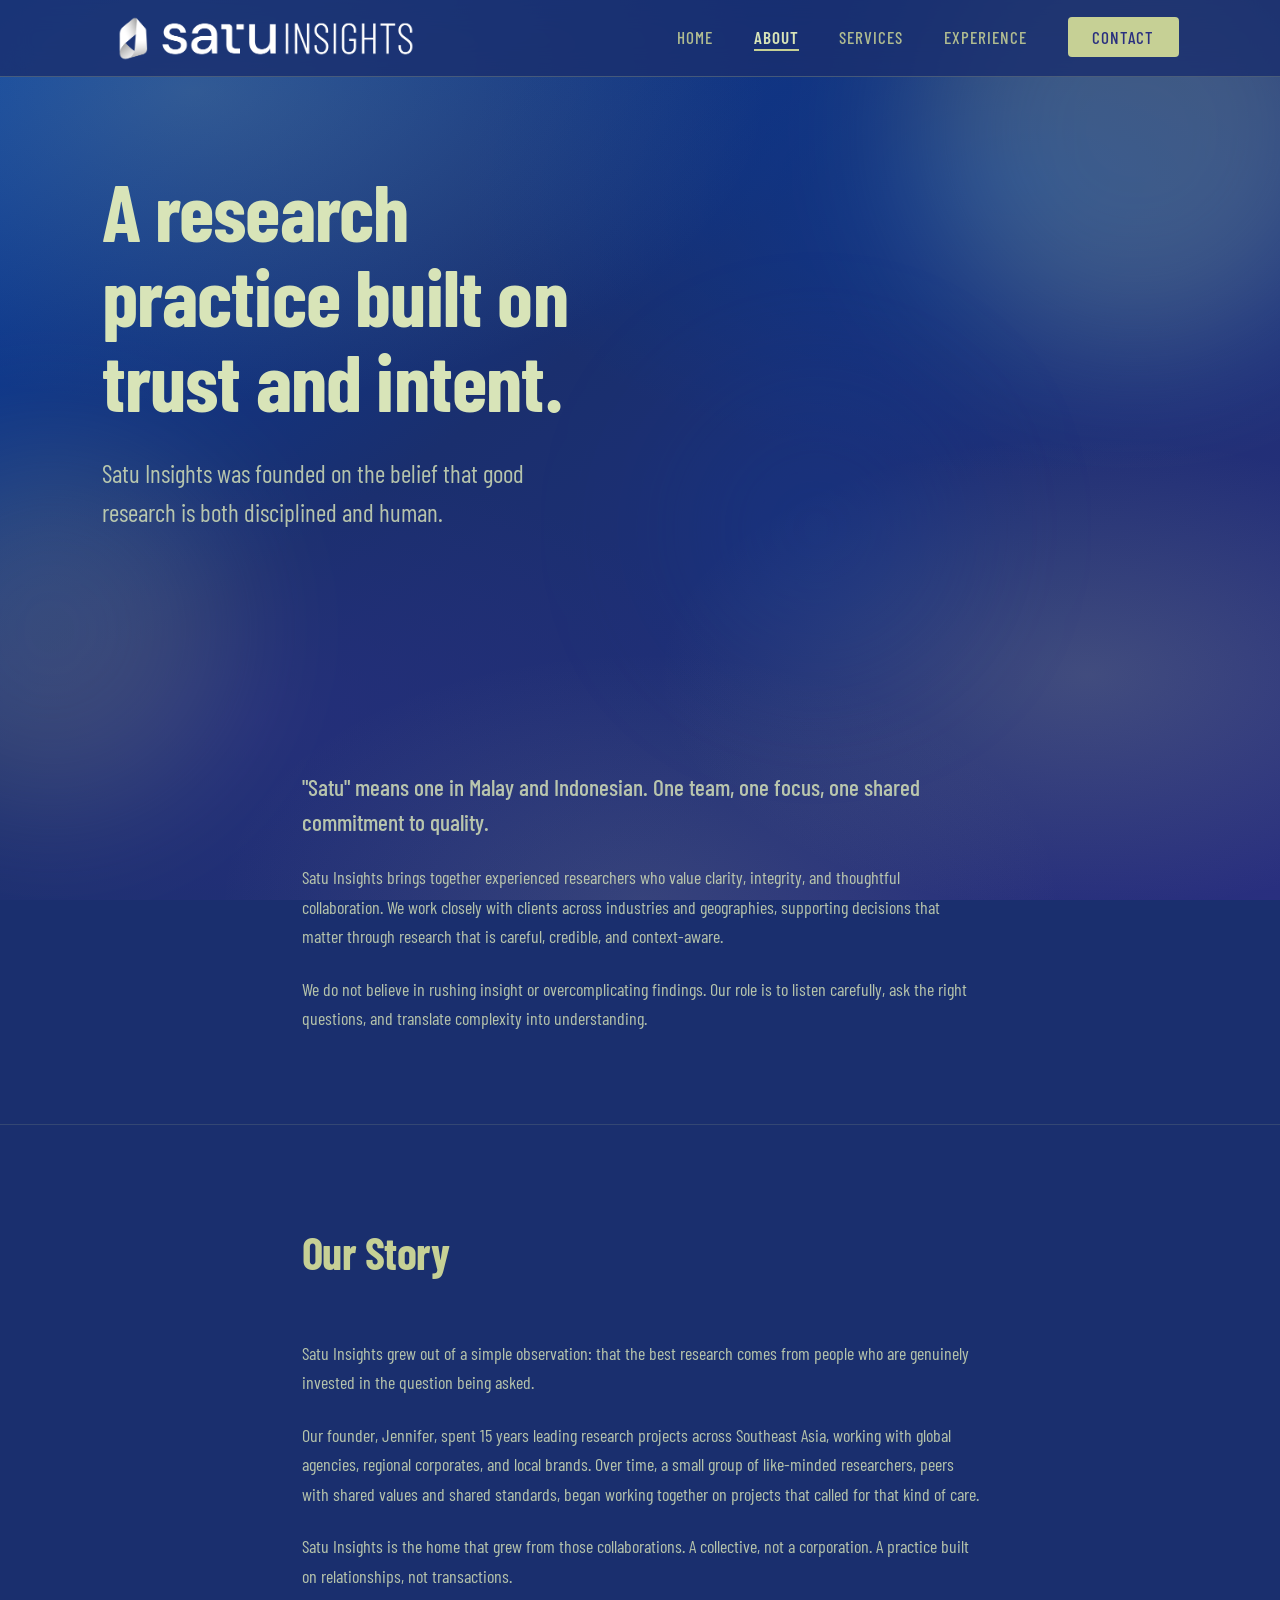
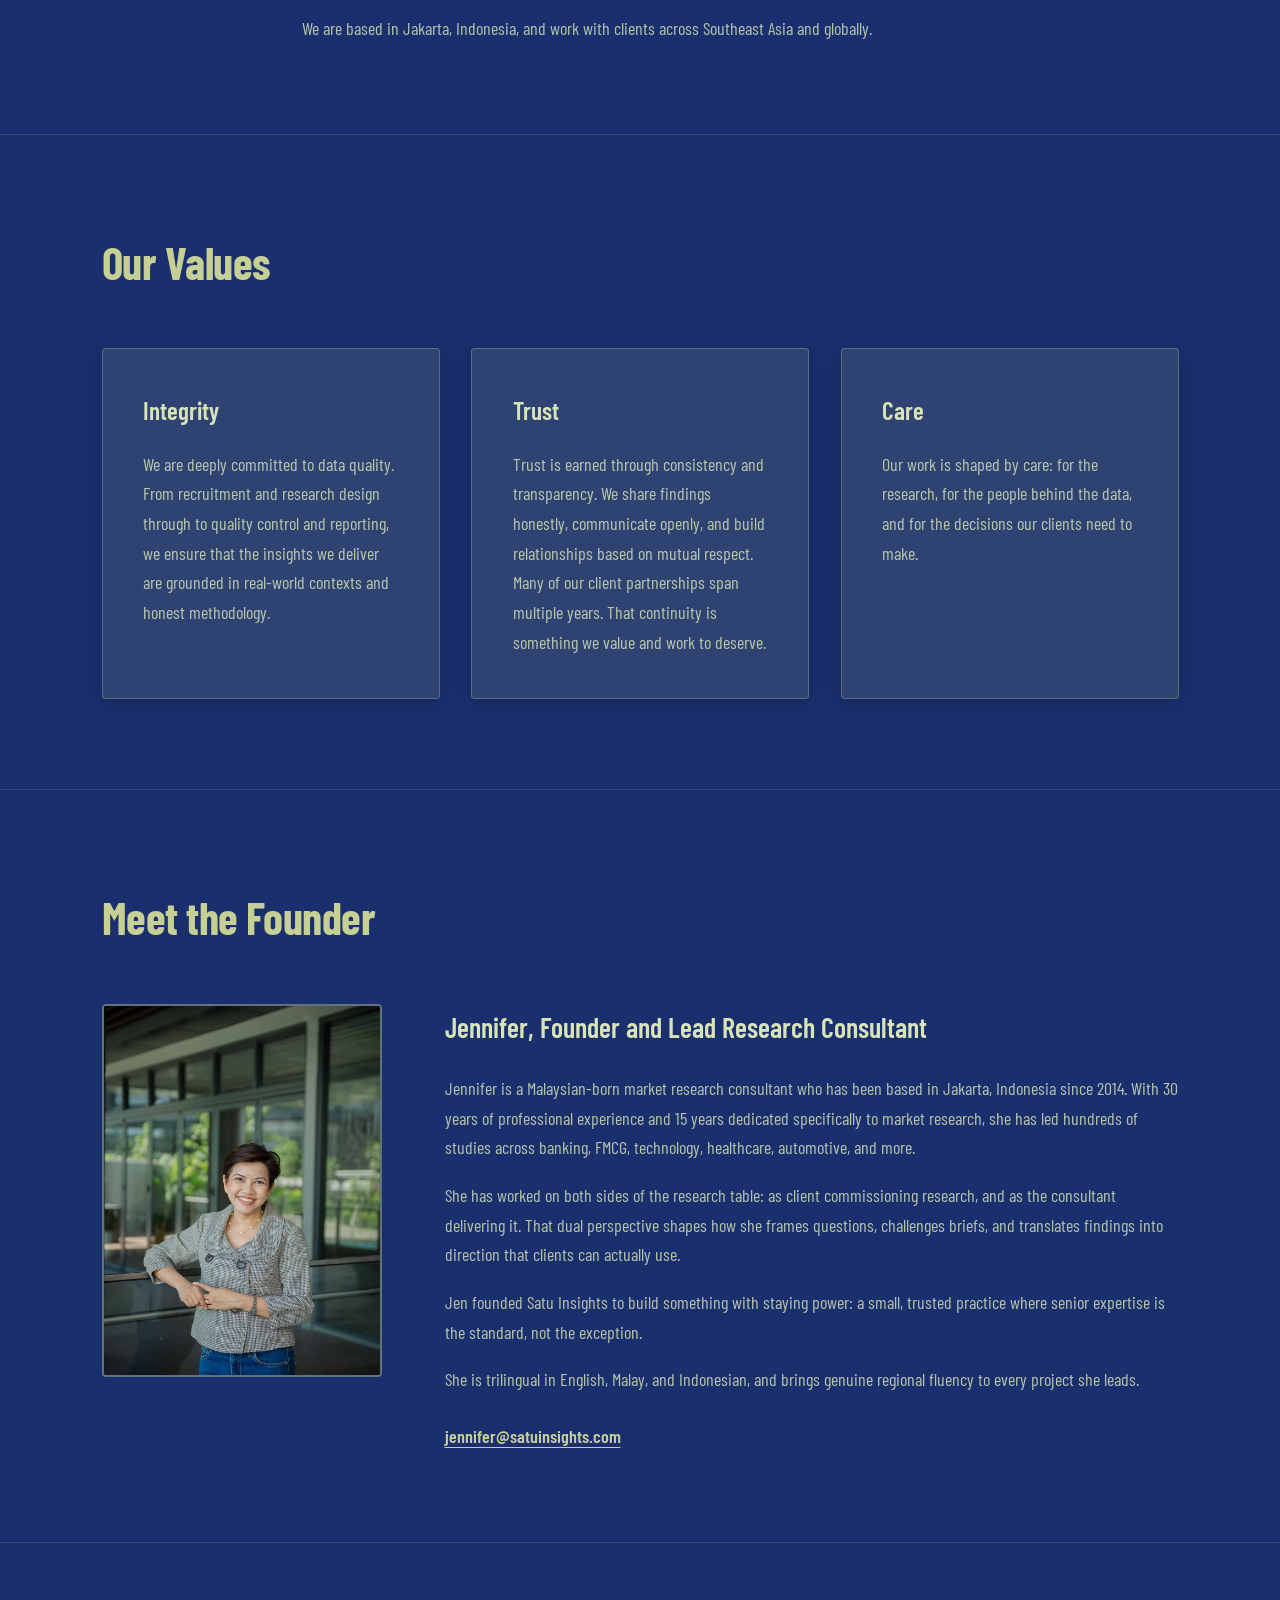
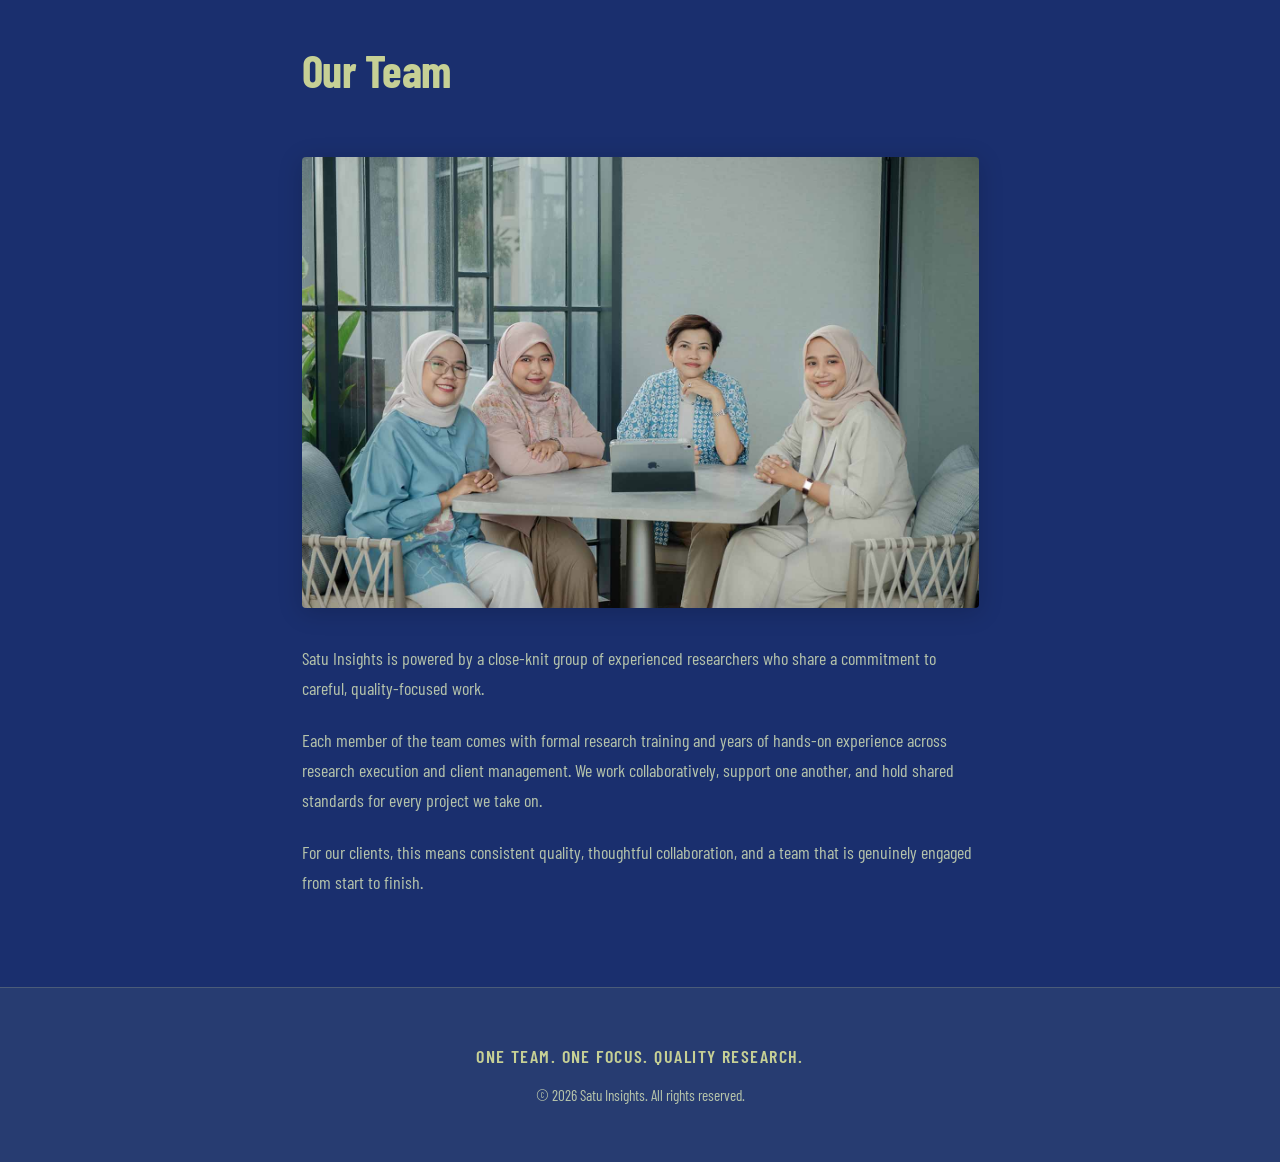
==== about.html @ 3fbbc81f "feat: implement website structure, responsive navigation, and scroll animations with custom styling" ====
<!DOCTYPE html>
<html lang="en">

<head>
  <meta charset="UTF-8">
  <meta name="viewport" content="width=device-width, initial-scale=1.0">
  <title>About Us | Satu Insights</title>
  <meta name="description"
    content="Satu Insights was founded on the belief that good research is both disciplined and human.">
  <link rel="preconnect" href="https://fonts.googleapis.com">
  <link rel="preconnect" href="https://fonts.gstatic.com" crossorigin>
  <link href="https://fonts.googleapis.com/css2?family=Barlow+Condensed:wght@300;400;500;600;700&display=swap"
    rel="stylesheet">
  <link rel="icon" type="image/png" href="img/favicon.png">
  <link rel="stylesheet" href="css/style.css">
</head>

<body>
  <div class="ambient-bg" aria-hidden="true">
    <span class="blob blob-1"></span>
    <span class="blob blob-2"></span>
    <span class="blob blob-3"></span>
  </div>

  <header class="site-header">
    <div class="container header-inner">
      <a href="index.html" class="logo">
        <img src="img/logo.png" alt="Satu Insights Logo" class="logo-img">
      </a>
      <button class="nav-toggle" aria-label="Open menu" aria-expanded="false">
        <span></span>
        <span></span>
        <span></span>
      </button>
      <nav class="site-nav" aria-label="Main navigation">
        <ul>
          <li><a href="index.html">Home</a></li>
          <li><a href="about.html" class="active">About</a></li>
          <li><a href="services.html">Services</a></li>
          <li><a href="experience.html">Experience</a></li>
          <li><a href="contact.html" class="nav-cta">Contact</a></li>
        </ul>
      </nav>
    </div>
  </header>

  <main>
    <section class="page-hero">
      <div class="container">
        <h1 class="hero-animate">A research practice built on trust and intent.</h1>
        <p class="page-sub hero-animate hero-animate-delay-1">Satu Insights was founded on the belief that good research
          is both disciplined and human.</p>
      </div>
    </section>

    <section class="section">
      <div class="container narrow reveal">
        <p class="lead">"Satu" means one in Malay and Indonesian. One team, one focus, one shared commitment to quality.
        </p>
        <p>Satu Insights brings together experienced researchers who value clarity, integrity, and thoughtful
          collaboration. We work closely with clients across industries and geographies, supporting decisions that
          matter through research that is careful, credible, and context-aware.</p>
        <p>We do not believe in rushing insight or overcomplicating findings. Our role is to listen carefully, ask the
          right questions, and translate complexity into understanding.</p>
      </div>
    </section>

    <section class="section">
      <div class="container narrow reveal">
        <h2 class="section-title">Our Story</h2>
        <p>Satu Insights grew out of a simple observation: that the best research comes from people who are genuinely
          invested in the question being asked.</p>
        <p>Our founder, Jennifer, spent 15 years leading research projects across Southeast Asia, working with global
          agencies, regional corporates, and local brands. Over time, a small group of like-minded researchers, peers
          with shared values and shared standards, began working together on projects that called for that kind of care.
        </p>
        <p>Satu Insights is the home that grew from those collaborations. A collective, not a corporation. A practice
          built on relationships, not transactions.</p>
        <p>We are based in Jakarta, Indonesia, and work with clients across Southeast Asia and globally.</p>
      </div>
    </section>

    <section class="section">
      <div class="container">
        <h2 class="section-title reveal">Our Values</h2>
        <div class="card-grid card-grid-3">
          <article class="value-card">
            <h3>Integrity</h3>
            <p>We are deeply committed to data quality. From recruitment and research design through to quality control
              and reporting, we ensure that the insights we deliver are grounded in real-world contexts and honest
              methodology.</p>
          </article>
          <article class="value-card">
            <h3>Trust</h3>
            <p>Trust is earned through consistency and transparency. We share findings honestly, communicate openly, and
              build relationships based on mutual respect. Many of our client partnerships span multiple years. That
              continuity is something we value and work to deserve.</p>
          </article>
          <article class="value-card">
            <h3>Care</h3>
            <p>Our work is shaped by care: for the research, for the people behind the data, and for the decisions our
              clients need to make.</p>
          </article>
        </div>
      </div>
    </section>

    <section class="section">
      <div class="container">
        <h2 class="section-title reveal">Meet the Founder</h2>
        <div class="founder-block reveal">
          <div class="founder-photo">
            <img src="img/founder.jpg" alt="Jennifer, Founder and Lead Research Consultant" style="width: 100%; height: 100%; object-fit: cover;">
          </div>
          <div class="founder-bio">
            <h3>Jennifer, Founder and Lead Research Consultant</h3>
            <p>Jennifer is a Malaysian-born market research consultant who has been based in Jakarta, Indonesia since
              2014. With 30 years of professional experience and 15 years dedicated specifically to market research, she
              has led hundreds of studies across banking, FMCG, technology, healthcare, automotive, and more.</p>
            <p>She has worked on both sides of the research table: as client commissioning research, and as the
              consultant delivering it. That dual perspective shapes how she frames questions, challenges briefs, and
              translates findings into direction that clients can actually use.</p>
            <p>Jen founded Satu Insights to build something with staying power: a small, trusted practice where senior
              expertise is the standard, not the exception.</p>
            <p>She is trilingual in English, Malay, and Indonesian, and brings genuine regional fluency to every project
              she leads.</p>
            <p class="founder-contact"><a href="mailto:jennifer@satuinsights.com">jennifer@satuinsights.com</a></p>
          </div>
        </div>
      </div>
    </section>

    <section class="section">
      <div class="container narrow reveal">
        <h2 class="section-title">Our Team</h2>
        <img src="img/our_team.jpg" alt="Satu Insights Team" style="width: 100%; margin-bottom: 2rem; border-radius: var(--radius); box-shadow: var(--shadow-card);">
        <p>Satu Insights is powered by a close-knit group of experienced researchers who share a commitment to careful,
          quality-focused work.</p>
        <p>Each member of the team comes with formal research training and years of hands-on experience across research
          execution and client management. We work collaboratively, support one another, and hold shared standards for
          every project we take on.</p>
        <p>For our clients, this means consistent quality, thoughtful collaboration, and a team that is genuinely
          engaged from start to finish.</p>
      </div>
    </section>
  </main>

  <footer class="site-footer">
    <div class="container footer-inner">
      <p class="footer-tagline">One Team. One Focus. Quality Research.</p>
      <p class="footer-copy">&copy; 2026 Satu Insights. All rights reserved.</p>
    </div>
  </footer>

  <script src="js/main.js"></script>
</body>

</html>
---- css/style.css ----
/* Satu Insights - Brixen Fluid inspired */
:root {
  --color-navy: #292F7F;
  --color-resolution: #003DA5;
  --color-bg-deep: #1a2f6e;
  --color-sage: #C6D095;
  --color-sage-light: #d8e4b8;
  --color-sage-muted: rgba(198, 208, 149, 0.88);
  --color-text: #f4f6ef;
  --color-text-muted: rgba(216, 228, 184, 0.82);
  --color-heading: #C6D095;
  --color-white: #ffffff;
  --font-family: 'Barlow Condensed', sans-serif;
  --container-max: 1140px;
  --container-narrow: 740px;
  --header-height: 76px;
  --transition: 0.35s cubic-bezier(0.4, 0, 0.2, 1);
  --transition-slow: 0.7s cubic-bezier(0.4, 0, 0.2, 1);
  --shadow-soft: 0 8px 32px rgba(0, 0, 0, 0.25);
  --shadow-card: 0 4px 24px rgba(0, 0, 0, 0.18);
  --radius: 4px;
}

*,
*::before,
*::after {
  box-sizing: border-box;
  margin: 0;
  padding: 0;
}

html {
  scroll-behavior: smooth;
  font-size: 18px;
}

body {
  font-family: var(--font-family);
  font-weight: 400;
  line-height: 1.65;
  color: var(--color-text);
  background: var(--color-bg-deep);
  -webkit-font-smoothing: antialiased;
  overflow-x: hidden;
}

body.is-loaded {
  animation: pageIn 0.8s ease forwards;
}

@keyframes pageIn {
  from {
    opacity: 0;
  }

  to {
    opacity: 1;
  }
}

img {
  max-width: 100%;
  display: block;
  transition: transform var(--transition-slow);
}

img:hover {
  transform: scale(1.03);
}

a {
  color: inherit;
  text-decoration: none;
  transition: all var(--transition);
}

a:hover {
  opacity: 0.85;
  transform: translateY(-1px);
}

ul {
  list-style: none;
}

.container {
  width: 100%;
  max-width: var(--container-max);
  margin: 0 auto;
  padding: 0 1.75rem;
}

.narrow {
  max-width: var(--container-narrow);
}

/* Ambient fluid background - resolution blue + navy blend */
.ambient-bg {
  position: fixed;
  inset: 0;
  z-index: -1;
  overflow: hidden;
  pointer-events: none;
  background:
    radial-gradient(ellipse 90% 70% at 15% 10%, rgba(198, 208, 149, 0.22) 0%, transparent 50%),
    radial-gradient(ellipse 70% 55% at 85% 75%, rgba(198, 208, 149, 0.18) 0%, transparent 48%),
    radial-gradient(ellipse 60% 50% at 50% 100%, rgba(198, 208, 149, 0.12) 0%, transparent 55%),
    radial-gradient(ellipse 80% 60% at 80% 20%, rgba(0, 61, 165, 0.55) 0%, transparent 55%),
    radial-gradient(ellipse 75% 55% at 20% 80%, rgba(41, 47, 127, 0.6) 0%, transparent 52%),
    linear-gradient(145deg, var(--color-resolution) 0%, var(--color-bg-deep) 42%, var(--color-navy) 100%);
}

.blob {
  position: absolute;
  border-radius: 50%;
  filter: blur(70px);
  opacity: 0.55;
  animation: blobFloat 18s ease-in-out infinite;
}

.blob-1 {
  width: 440px;
  height: 440px;
  background: rgba(198, 208, 149, 0.45);
  top: -10%;
  right: -6%;
  animation-delay: 0s;
}

.blob-2 {
  width: 360px;
  height: 360px;
  background: rgba(198, 208, 149, 0.3);
  bottom: 10%;
  left: -10%;
  animation-delay: -6s;
}

.blob-3 {
  width: 300px;
  height: 300px;
  background: rgba(0, 61, 165, 0.35);
  top: 42%;
  left: 52%;
  animation-delay: -12s;
}

@keyframes blobFloat {

  0%,
  100% {
    transform: translate(0, 0) scale(1);
  }

  33% {
    transform: translate(30px, -25px) scale(1.05);
  }

  66% {
    transform: translate(-20px, 20px) scale(0.95);
  }
}

/* Scroll reveal animations */
.reveal {
  opacity: 0;
  transform: translateY(36px);
  transition: opacity var(--transition-slow), transform var(--transition-slow);
}

.reveal.is-visible {
  opacity: 1;
  transform: translateY(0);
}

.reveal-delay-1 {
  transition-delay: 0.1s;
}

.reveal-delay-2 {
  transition-delay: 0.2s;
}

.reveal-delay-3 {
  transition-delay: 0.3s;
}

.reveal-delay-4 {
  transition-delay: 0.4s;
}

.hero-animate {
  opacity: 0;
  transform: translateY(40px);
  animation: heroFadeUp 1s cubic-bezier(0.4, 0, 0.2, 1) forwards;
}

.hero-animate-delay-1 {
  animation-delay: 0.15s;
}

.hero-animate-delay-2 {
  animation-delay: 0.3s;
}

.hero-animate-delay-3 {
  animation-delay: 0.45s;
}

@keyframes heroFadeUp {
  to {
    opacity: 1;
    transform: translateY(0);
  }
}

/* Header */
.site-header {
  position: sticky;
  top: 0;
  z-index: 100;
  background: rgba(26, 47, 110, 0.82);
  backdrop-filter: blur(14px);
  -webkit-backdrop-filter: blur(14px);
  border-bottom: 1px solid rgba(198, 208, 149, 0.25);
  transition: box-shadow var(--transition), background var(--transition);
}

.site-header.is-scrolled {
  box-shadow: var(--shadow-soft);
  background: rgba(26, 47, 110, 0.94);
}

.header-inner {
  display: flex;
  align-items: center;
  justify-content: space-between;
  height: var(--header-height);
}

.logo {
  display: inline-flex;
  align-items: center;
  transition: transform var(--transition);
}

.logo:hover {
  transform: translateY(-1px);
}

.logo-img {
  height: 85px;
  width: auto;
  display: block;
  transition: transform var(--transition), opacity var(--transition);
}

.logo:hover .logo-img {
  opacity: 0.9;
  transform: scale(1.02);
}

.site-nav ul {
  display: flex;
  align-items: center;
  gap: 2.25rem;
}

.site-nav a {
  font-size: 0.95rem;
  font-weight: 500;
  letter-spacing: 0.06em;
  text-transform: uppercase;
  color: var(--color-sage-muted);
  position: relative;
  transition: color var(--transition), transform var(--transition);
}

.site-nav a:hover {
  transform: translateY(-2px);
  opacity: 1;
}

.site-nav a::after {
  content: '';
  position: absolute;
  bottom: -4px;
  left: 0;
  width: 0;
  height: 2px;
  background: var(--color-sage);
  transition: width var(--transition);
}

.site-nav a:hover::after,
.site-nav a.active::after {
  width: 100%;
}

.site-nav a:hover,
.site-nav a.active {
  color: var(--color-sage-light);
}

.site-nav a.active {
  font-weight: 600;
}

.nav-cta {
  padding: 0.55rem 1.35rem;
  background: var(--color-sage);
  color: var(--color-navy) !important;
  border-radius: var(--radius);
  transition: transform var(--transition), box-shadow var(--transition), background var(--transition);
}

.nav-cta::after {
  display: none !important;
}

.nav-cta:hover,
.nav-cta.active {
  background: var(--color-sage-light);
  transform: translateY(-2px);
  box-shadow: 0 6px 20px rgba(198, 208, 149, 0.35);
  color: var(--color-navy) !important;
}

.nav-toggle {
  display: none;
  flex-direction: column;
  justify-content: center;
  gap: 5px;
  width: 36px;
  height: 36px;
  background: none;
  border: none;
  cursor: pointer;
  padding: 4px;
}

.nav-toggle span {
  display: block;
  width: 100%;
  height: 2px;
  background-color: var(--color-sage);
  transition: transform var(--transition), opacity var(--transition);
}

.nav-toggle[aria-expanded="true"] span:nth-child(1) {
  transform: translateY(7px) rotate(45deg);
}

.nav-toggle[aria-expanded="true"] span:nth-child(2) {
  opacity: 0;
}

.nav-toggle[aria-expanded="true"] span:nth-child(3) {
  transform: translateY(-7px) rotate(-45deg);
}

/* Hero */
.hero {
  padding: 6rem 0 7rem;
  position: relative;
}

.page-hero {
  padding: 5rem 0 5.5rem;
}

.hero h1,
.page-hero h1 {
  font-size: clamp(2.75rem, 7vw, 4.5rem);
  font-weight: 700;
  line-height: 1.05;
  letter-spacing: -0.01em;
  max-width: 14ch;
  margin-bottom: 1.75rem;
  color: var(--color-sage-light);
}

.hero-sub,
.page-sub {
  font-size: clamp(1.15rem, 2.5vw, 1.4rem);
  font-weight: 400;
  max-width: 44ch;
  color: var(--color-text-muted);
  margin-bottom: 2.75rem;
  line-height: 1.55;
}

/* Buttons */
.btn {
  display: inline-block;
  padding: 0.9rem 2.25rem;
  font-family: var(--font-family);
  font-size: 1rem;
  font-weight: 600;
  letter-spacing: 0.07em;
  text-transform: uppercase;
  border: 2px solid var(--color-sage);
  border-radius: var(--radius);
  cursor: pointer;
  background: var(--color-sage);
  color: var(--color-navy);
  transition: transform var(--transition), box-shadow var(--transition), background var(--transition), border-color var(--transition);
  position: relative;
  overflow: hidden;
}

.btn::before {
  content: '';
  position: absolute;
  inset: 0;
  background: linear-gradient(120deg, transparent 30%, rgba(255, 255, 255, 0.25) 50%, transparent 70%);
  transform: translateX(-100%);
  transition: transform 0.6s ease;
}

.btn:hover {
  transform: translateY(-3px);
  box-shadow: 0 10px 28px rgba(198, 208, 149, 0.35);
  background: var(--color-sage-light);
  border-color: var(--color-sage-light);
}

.btn:hover::before {
  transform: translateX(100%);
}

.btn:active {
  transform: translateY(-1px);
}

/* Sections */
.section {
  padding: 5rem 0;
  position: relative;
}

.section+.section {
  border-top: 1px solid rgba(198, 208, 149, 0.15);
}

.section-title {
  font-size: clamp(1.85rem, 4vw, 2.5rem);
  font-weight: 700;
  margin-bottom: 2.75rem;
  letter-spacing: -0.01em;
  color: var(--color-sage);
}

.lead {
  font-size: 1.3rem;
  font-weight: 500;
  margin-bottom: 1.35rem;
  line-height: 1.5;
  color: var(--color-sage-light);
}

.section p {
  margin-bottom: 1.25rem;
  color: var(--color-text-muted);
}

.section p:last-child {
  margin-bottom: 0;
}

.tagline {
  font-weight: 600;
  font-size: 1.05rem;
  letter-spacing: 0.08em;
  text-transform: uppercase;
  margin-top: 2.25rem !important;
  color: var(--color-sage);
}

.text-center {
  text-align: center;
}

.text-center .lead {
  margin-left: auto;
  margin-right: auto;
}

.cta-section .btn {
  margin-top: 2.25rem;
}

/* Cards */
.card-grid {
  display: grid;
  gap: 1.75rem;
}

.card-grid-3 {
  grid-template-columns: repeat(3, 1fr);
}

.card-grid-2 {
  grid-template-columns: repeat(2, 1fr);
}

.card,
.value-card,
.method-card,
.industry-item {
  padding: 2.25rem;
  background: rgba(198, 208, 149, 0.12);
  border: 1px solid rgba(198, 208, 149, 0.3);
  border-radius: var(--radius);
  box-shadow: var(--shadow-card);
  transition: transform var(--transition), box-shadow var(--transition), border-color var(--transition), background var(--transition);
}

.card:hover,
.value-card:hover,
.method-card:hover,
.industry-item:hover {
  transform: translateY(-8px) scale(1.02);
  box-shadow: 0 16px 40px rgba(0, 0, 0, 0.35);
  border-color: rgba(198, 208, 149, 0.7);
  background: rgba(198, 208, 149, 0.22);
}

.card h3,
.value-card h3,
.method-card h3 {
  font-size: 1.4rem;
  font-weight: 600;
  margin-bottom: 1rem;
  color: var(--color-sage-light);
}

.card p,
.value-card p,
.method-card p {
  font-size: 1rem;
  color: var(--color-text-muted);
  margin-bottom: 0;
}

/* Features */
.feature {
  padding: 2rem;
  background: rgba(198, 208, 149, 0.1);
  border: 1px solid rgba(198, 208, 149, 0.28);
  border-radius: var(--radius);
  transition: transform var(--transition), box-shadow var(--transition), background var(--transition);
}

.feature:hover {
  transform: translateY(-6px) scale(1.02);
  box-shadow: 0 12px 32px rgba(0, 0, 0, 0.3);
  background: rgba(198, 208, 149, 0.18);
  border-color: rgba(198, 208, 149, 0.4);
}

.feature-icon {
  width: 52px;
  height: 52px;
  margin-bottom: 1.25rem;
  color: var(--color-sage);
  transition: transform var(--transition), color var(--transition);
}

.feature:hover .feature-icon {
  transform: scale(1.1);
  color: var(--color-sage-light);
}

.feature h3 {
  font-size: 1.25rem;
  font-weight: 600;
  margin-bottom: 0.75rem;
  color: var(--color-sage-light);
}

.feature p {
  color: var(--color-text-muted);
  margin-bottom: 0;
}

/* Founder */
.founder-block {
  display: grid;
  grid-template-columns: 280px 1fr;
  gap: 3.5rem;
  align-items: start;
}

.founder-photo {
  aspect-ratio: 3 / 4;
  background: rgba(198, 208, 149, 0.1);
  border: 2px solid rgba(198, 208, 149, 0.35);
  border-radius: var(--radius);
  display: flex;
  align-items: center;
  justify-content: center;
  overflow: hidden;
  transition: transform var(--transition);
}

.founder-photo:hover {
  transform: scale(1.02);
}

.photo-placeholder {
  font-size: 0.95rem;
  font-weight: 500;
  letter-spacing: 0.12em;
  text-transform: uppercase;
  color: rgba(198, 208, 149, 0.5);
}

.founder-bio h3 {
  font-size: 1.55rem;
  font-weight: 600;
  margin-bottom: 1.35rem;
  color: var(--color-sage-light);
}

.founder-bio p {
  color: var(--color-text-muted);
  margin-bottom: 1rem;
}

.founder-contact {
  margin-top: 1.5rem !important;
}

.founder-contact a {
  color: var(--color-sage);
  font-weight: 600;
  text-decoration: underline;
  text-underline-offset: 4px;
}

.founder-contact a:hover {
  color: var(--color-sage-light);
}

/* Services */
.service-block {
  padding: 2.5rem;
  background: rgba(198, 208, 149, 0.1);
  border: 1px solid rgba(198, 208, 149, 0.28);
  border-radius: var(--radius);
  box-shadow: var(--shadow-card);
}

.service-block h2 {
  font-size: clamp(1.85rem, 4vw, 2.35rem);
  font-weight: 700;
  margin-bottom: 0.5rem;
  color: var(--color-sage-light);
}

.service-tagline {
  font-size: 1.15rem;
  font-weight: 500;
  margin-bottom: 1.5rem !important;
  color: var(--color-sage);
}

.sub-heading {
  font-size: 1.15rem;
  font-weight: 600;
  margin: 2rem 0 1rem;
  letter-spacing: 0.02em;
  color: var(--color-sage);
}

.service-details {
  display: grid;
  grid-template-columns: repeat(3, 1fr);
  gap: 1.75rem;
  margin-bottom: 1rem;
}

.service-details h4 {
  font-size: 1rem;
  font-weight: 600;
  margin-bottom: 0.5rem;
  color: var(--color-sage-light);
}

.bullet-list {
  list-style: none;
  padding-left: 0;
}

.bullet-list li {
  margin-bottom: 0.6rem;
  padding-left: 1.25rem;
  position: relative;
  color: var(--color-text-muted);
}

.bullet-list li::before {
  content: '';
  position: absolute;
  left: 0;
  top: 0.65em;
  width: 6px;
  height: 6px;
  border-radius: 50%;
  background: var(--color-sage);
}

.section .btn {
  margin-top: 1.75rem;
}

/* Experience */
.industry-grid {
  display: grid;
  grid-template-columns: repeat(2, 1fr);
  gap: 1.5rem;
}

.industry-item h3 {
  font-size: 1.1rem;
  font-weight: 600;
  margin-bottom: 0.5rem;
  color: var(--color-sage-light);
}

.industry-item p {
  font-size: 0.95rem;
  color: var(--color-text-muted);
  margin-bottom: 0;
}

.methods-grid {
  display: grid;
  grid-template-columns: repeat(3, 1fr);
  gap: 1.75rem;
}

.closing-contact {
  margin-top: 2.5rem !important;
  font-size: 0.95rem;
  color: var(--color-text-muted);
}

.closing-contact a {
  color: var(--color-sage);
  text-decoration: underline;
  text-underline-offset: 3px;
  transition: color var(--transition);
}

.closing-contact a:hover {
  color: var(--color-sage-light);
}

/* Contact */
.contact-layout {
  display: grid;
  grid-template-columns: 1fr 1fr;
  gap: 4rem;
  align-items: start;
}

.contact-form {
  display: flex;
  flex-direction: column;
  gap: 1.35rem;
  padding: 2.5rem;
  background: rgba(198, 208, 149, 0.12);
  border: 1px solid rgba(198, 208, 149, 0.32);
  border-radius: var(--radius);
  box-shadow: var(--shadow-card);
}

.form-group {
  display: flex;
  flex-direction: column;
  gap: 0.45rem;
}

.form-group label {
  font-size: 0.9rem;
  font-weight: 600;
  letter-spacing: 0.05em;
  text-transform: uppercase;
  color: var(--color-sage);
}

.optional {
  font-weight: 400;
  text-transform: none;
  letter-spacing: 0;
  opacity: 0.75;
}

.form-group input,
.form-group textarea {
  font-family: var(--font-family);
  font-size: 1rem;
  padding: 0.8rem 1rem;
  border: 1px solid rgba(198, 208, 149, 0.4);
  border-radius: var(--radius);
  background: rgba(26, 47, 110, 0.5);
  color: var(--color-text);
  transition: border-color var(--transition), box-shadow var(--transition), transform var(--transition);
}

.form-group input::placeholder,
.form-group textarea::placeholder {
  color: rgba(198, 208, 149, 0.45);
}

.form-group input:focus,
.form-group textarea:focus {
  outline: none;
  border-color: var(--color-sage);
  box-shadow: 0 0 0 3px rgba(198, 208, 149, 0.2);
  transform: translateY(-1px);
}

.form-group textarea {
  resize: vertical;
  min-height: 130px;
}

.form-feedback {
  font-size: 0.95rem;
  font-weight: 500;
  min-height: 1.5rem;
}

.form-feedback.success {
  color: var(--color-sage-light);
}

.form-feedback.error {
  color: #f0a0a0;
}

.contact-direct {
  padding: 2rem 0;
}

.contact-direct h2 {
  font-size: 1.4rem;
  font-weight: 600;
  margin-bottom: 1.35rem;
  color: var(--color-sage-light);
}

.contact-direct p {
  margin-bottom: 0.75rem;
  color: var(--color-text-muted);
}

.contact-direct a {
  color: var(--color-sage);
  font-weight: 600;
  text-decoration: underline;
  text-underline-offset: 3px;
}

.contact-direct a:hover {
  color: var(--color-sage-light);
}

.contact-note {
  margin-top: 1.75rem !important;
  font-size: 0.95rem;
}

/* Footer */
.site-footer {
  padding: 3rem 0;
  text-align: center;
  border-top: 1px solid rgba(198, 208, 149, 0.22);
  background: rgba(198, 208, 149, 0.08);
}

.footer-tagline {
  font-size: 1rem;
  font-weight: 600;
  letter-spacing: 0.08em;
  text-transform: uppercase;
  margin-bottom: 0.6rem;
  color: var(--color-sage);
}

.footer-copy {
  font-size: 0.85rem;
  color: var(--color-text-muted);
  margin-bottom: 0;
}

/* Responsive */
@media (max-width: 900px) {

  .card-grid-3,
  .methods-grid,
  .service-details {
    grid-template-columns: 1fr;
  }

  .card-grid-2 {
    grid-template-columns: 1fr;
  }

  .founder-block {
    grid-template-columns: 1fr;
    gap: 2rem;
  }

  .founder-photo {
    max-width: 280px;
  }

  .contact-layout {
    grid-template-columns: 1fr;
    gap: 2.5rem;
  }
}

@media (max-width: 768px) {
  html {
    font-size: 16px;
  }

  .nav-toggle {
    display: flex;
  }

  .site-nav {
    position: fixed;
    top: var(--header-height);
    left: 0;
    right: 0;
    background: rgba(26, 47, 110, 0.97);
    backdrop-filter: blur(14px);
    border-bottom: 1px solid rgba(198, 208, 149, 0.22);
    padding: 1.75rem;
    transform: translateY(-110%);
    opacity: 0;
    visibility: hidden;
    transition: transform var(--transition), opacity var(--transition), visibility var(--transition);
  }

  .site-nav.is-open {
    transform: translateY(0);
    opacity: 1;
    visibility: visible;
  }

  .site-nav ul {
    flex-direction: column;
    align-items: flex-start;
    gap: 1.35rem;
  }

  .nav-cta {
    display: inline-block;
  }

  .hero {
    padding: 4rem 0 5rem;
  }

  .page-hero {
    padding: 3.5rem 0 4rem;
  }

  .section {
    padding: 3.5rem 0;
  }

  .industry-grid {
    grid-template-columns: 1fr;
  }

  .blob-1 {
    width: 280px;
    height: 280px;
  }

  .blob-2 {
    width: 220px;
    height: 220px;
  }

  .blob-3 {
    width: 180px;
    height: 180px;
  }
}

@media (max-width: 480px) {
  .container {
    padding: 0 1.25rem;
  }

  .hero h1,
  .page-hero h1 {
    max-width: none;
  }

  .service-block,
  .contact-form {
    padding: 1.75rem;
  }
}

@media (prefers-reduced-motion: reduce) {

  *,
  *::before,
  *::after {
    animation-duration: 0.01ms !important;
    animation-iteration-count: 1 !important;
    transition-duration: 0.01ms !important;
  }

  .reveal {
    opacity: 1;
    transform: none;
  }

  .hero-animate {
    opacity: 1;
    transform: none;
    animation: none;
  }
}
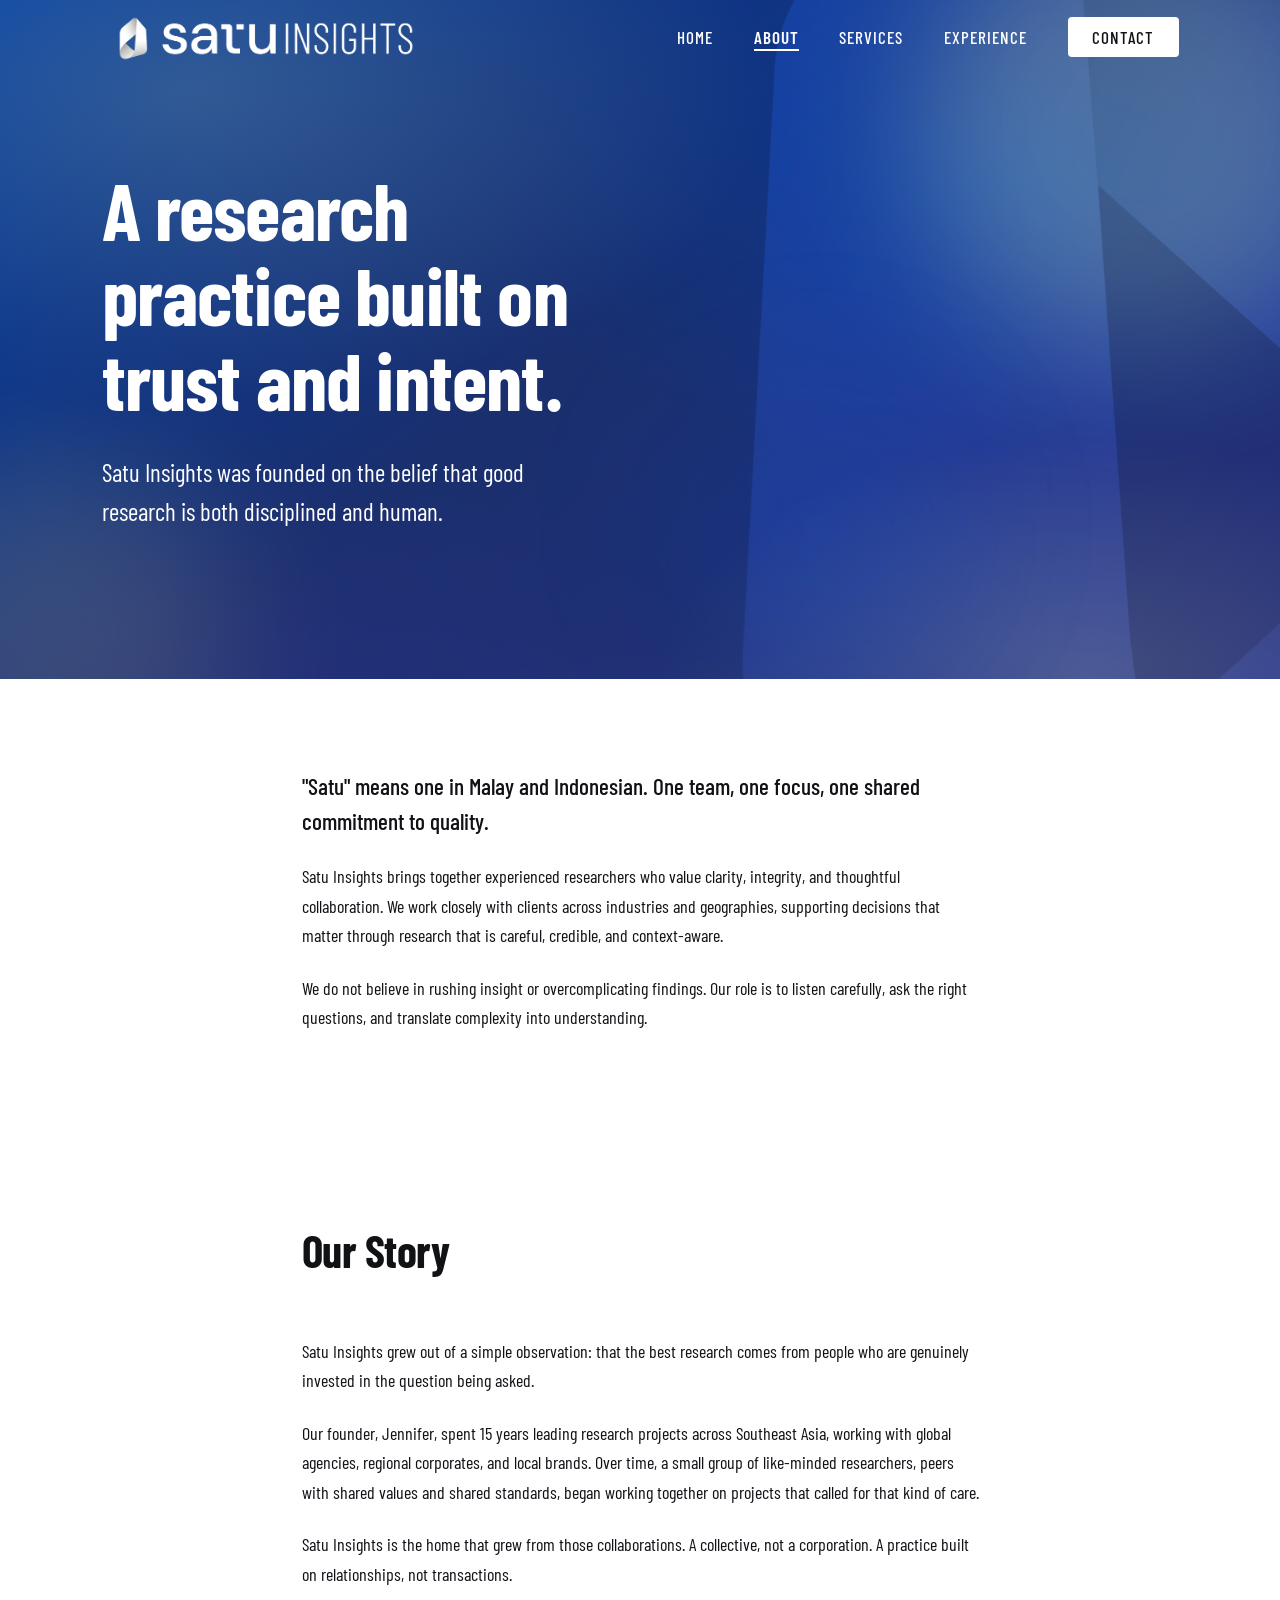
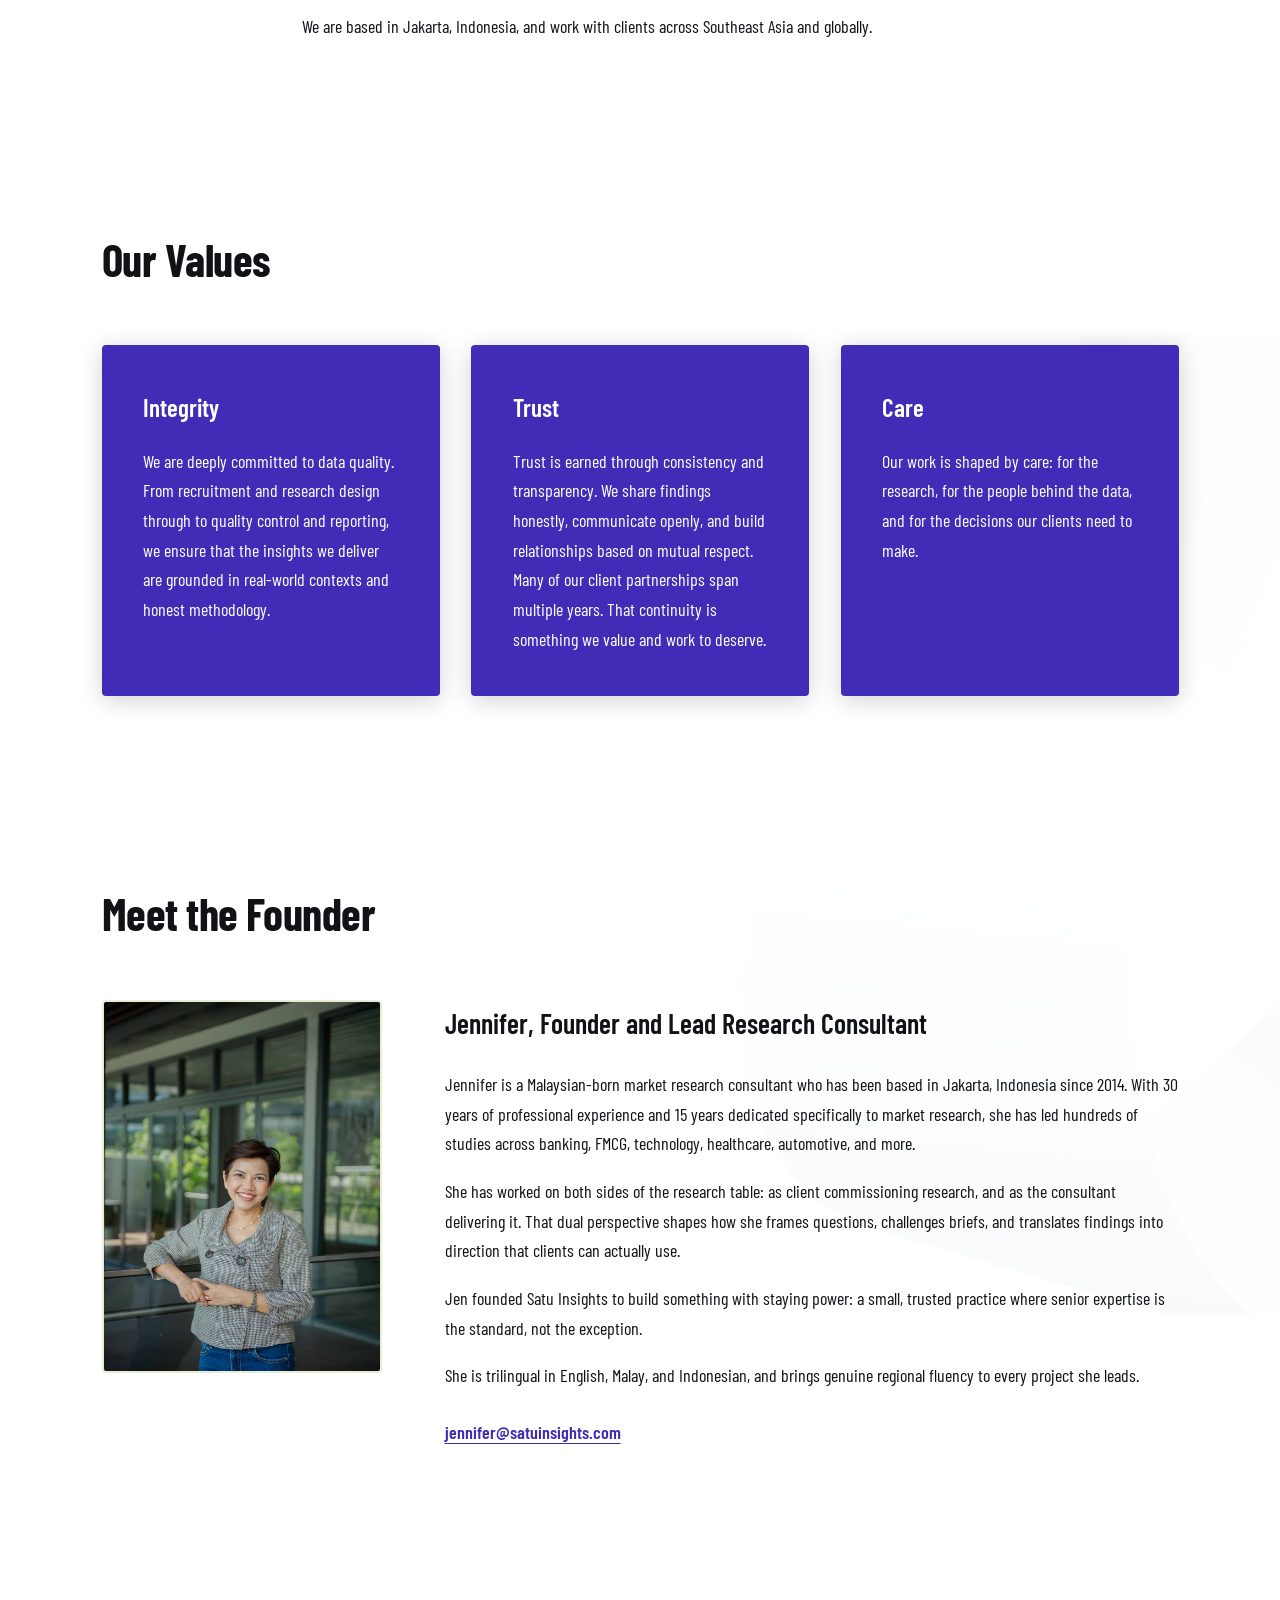
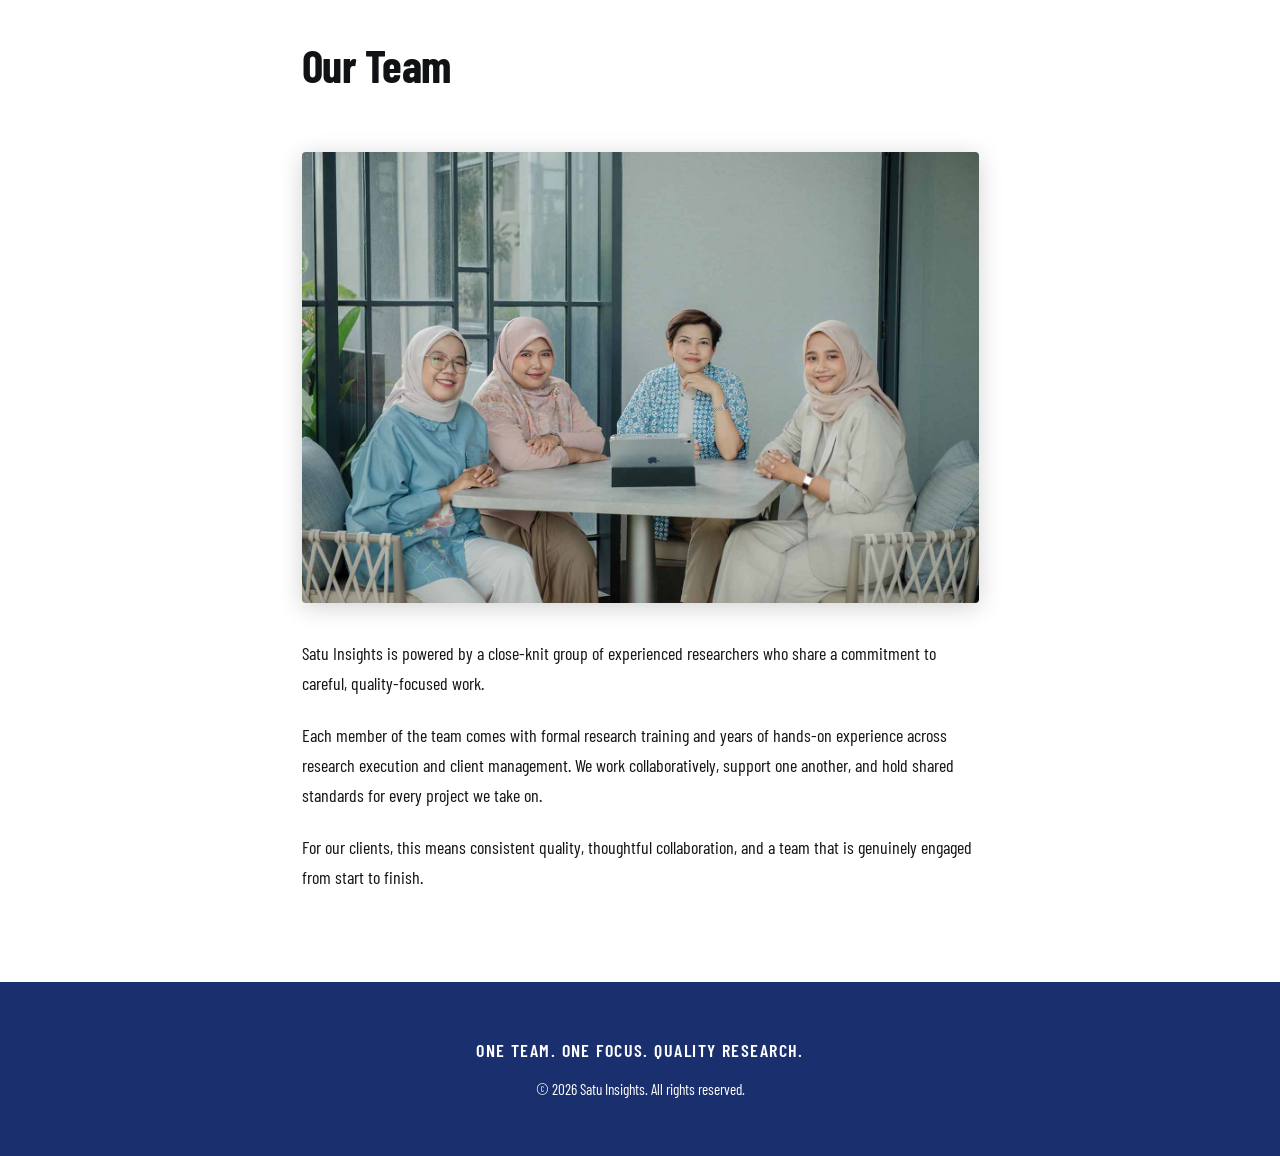
==== commit 1ca83383: "refactor: wrap main content sections and add global CSS styling" ====
--- a/about.html
+++ b/about.html
@@ -53,6 +53,7 @@
       </div>
     </section>
 
+    <div class="white-bg-wrapper">
     <section class="section">
       <div class="container narrow reveal">
         <p class="lead">"Satu" means one in Malay and Indonesian. One team, one focus, one shared commitment to quality.
@@ -143,6 +144,7 @@
           engaged from start to finish.</p>
       </div>
     </section>
+  </div>
   </main>
 
   <footer class="site-footer">
--- a/css/style.css
+++ b/css/style.css
@@ -1033,4 +1033,237 @@
     transform: none;
     animation: none;
   }
+}
+
+/* --- SATU INSIGHTS STYLE UPDATES --- */
+.site-nav a {
+  color: #FFFFFF;
+}
+
+.nav-cta {
+  background: #FFFFFF;
+  color: #101216 !important;
+}
+
+.nav-cta:hover,
+.nav-cta.active {
+  background: #f0f0f0;
+  color: #101216 !important;
+}
+
+.white-bg-wrapper {
+  background-color: #FFFFFF;
+  position: relative;
+}
+
+.white-bg-wrapper::before {
+  content: "";
+  position: absolute;
+  top: 0; left: 0; right: 0; bottom: 0;
+  background-image: url('../img/Picture1.png');
+  background-size: auto 110vh; /* Besar namun tidak memenuhi seluruh layar */
+  background-position: left center; /* Ditaruh di kiri, kemudian di-flip ke kanan */
+  background-repeat: no-repeat;
+  background-attachment: fixed;
+  transform: scaleX(-1); /* Mirror secara horizontal */
+  opacity: 0.06; /* Sedikit dinaikkan karena sekarang hanya di kanan */
+  pointer-events: none;
+  z-index: 0;
+}
+
+.white-bg-wrapper > * {
+  position: relative;
+  z-index: 1;
+}
+
+.section {
+  background-color: transparent;
+  color: #101216;
+}
+
+.site-footer {
+  background: transparent !important;
+  color: #FFFFFF !important;
+  border-top: none !important;
+}
+
+.section p,
+.lead,
+.section-title,
+.tagline,
+.sub-heading,
+.footer-tagline,
+.footer-copy,
+.founder-bio h3,
+.founder-bio p,
+.contact-direct h2,
+.contact-direct p,
+.bullet-list li {
+  color: #101216;
+}
+
+.founder-contact a,
+.contact-direct a,
+.closing-contact a {
+  color: #412CB7;
+}
+
+.footer-tagline,
+.footer-copy {
+  color: #FFFFFF !important;
+}
+
+.bullet-list li::before {
+  background: #412CB7;
+}
+
+.card,
+.value-card,
+.method-card,
+.industry-item,
+.feature,
+.service-block,
+.contact-form {
+  background-color: #412CB7 !important;
+  color: #FFFFFF !important;
+  border-color: transparent !important;
+}
+
+.card:hover,
+.value-card:hover,
+.method-card:hover,
+.industry-item:hover,
+.feature:hover {
+  background-color: #352396 !important;
+}
+
+.card h3,
+.value-card h3,
+.method-character h3,
+.industry-item h3,
+.feature h3,
+.service-block h2,
+.service-details h4 {
+  color: #FFFFFF !important;
+}
+
+.card p,
+.value-card p,
+.method-card p,
+.industry-item p,
+.feature p,
+.service-tagline {
+  color: #FFFFFF !important;
+}
+
+.feature-icon {
+  color: #FFFFFF !important;
+}
+
+/* Update inputs inside contact form for contrast */
+.form-group label {
+  color: #FFFFFF !important;
+}
+
+.form-group input,
+.form-group textarea {
+  background: rgba(255, 255, 255, 0.1) !important;
+  color: #FFFFFF !important;
+  border-color: rgba(255, 255, 255, 0.3) !important;
+}
+
+.form-group input::placeholder,
+.form-group textarea::placeholder {
+  color: rgba(255, 255, 255, 0.6) !important;
+}
+
+.form-group input:focus,
+.form-group textarea:focus {
+  border-color: #FFFFFF !important;
+  box-shadow: 0 0 0 3px rgba(255, 255, 255, 0.2) !important;
+}
+
+/* --- ADDITIONAL UPDATES --- */
+.hero h1,
+.page-hero h1,
+.hero-sub,
+.page-sub {
+  color: #FFFFFF !important;
+}
+
+.hero-sub,
+.page-sub {
+  opacity: 0;
+  transform: translateY(40px);
+  animation: heroFadeUp 1s cubic-bezier(0.4, 0, 0.2, 1) forwards;
+  animation-delay: 0.15s;
+}
+
+.site-nav a:hover,
+.site-nav a.active {
+  color: #FFFFFF !important;
+}
+
+.site-nav a::after {
+  background: #FFFFFF !important;
+}
+
+.service-block,
+.service-block *,
+.service-block .sub-heading,
+.service-block p,
+.service-block .bullet-list li {
+  color: #FFFFFF !important;
+}
+
+.service-block .bullet-list li::before {
+  background: #FFFFFF !important;
+}
+
+.btn {
+  background-color: #71AEAF !important;
+  border-color: #71AEAF !important;
+  color: #FFFFFF !important;
+}
+
+.btn:hover {
+  background-color: #5c9293 !important;
+  border-color: #5c9293 !important;
+}
+
+.site-header {
+  background: transparent !important;
+  border-bottom: none !important;
+  backdrop-filter: none !important;
+  -webkit-backdrop-filter: none !important;
+  box-shadow: none !important;
+}
+
+.site-header.is-scrolled {
+  background: rgba(26, 47, 110, 0.95) !important;
+  backdrop-filter: blur(14px) !important;
+  -webkit-backdrop-filter: blur(14px) !important;
+  box-shadow: var(--shadow-soft) !important;
+}
+
+.section+.section {
+  border-top: none !important;
+}
+
+.site-footer {
+  border-top: none !important;
+}
+
+.ambient-bg::after {
+  content: "";
+  position: absolute;
+  inset: 0;
+  background-image: url('../img/Picture1.png');
+  background-size: auto 110vh;
+  background-position: left center; /* Ditaruh di kiri lalu di-flip ke kanan */
+  background-repeat: no-repeat;
+  transform: scaleX(-1); /* Mirror secara horizontal */
+  mix-blend-mode: overlay;
+  opacity: 0.25;
+  pointer-events: none;
 }
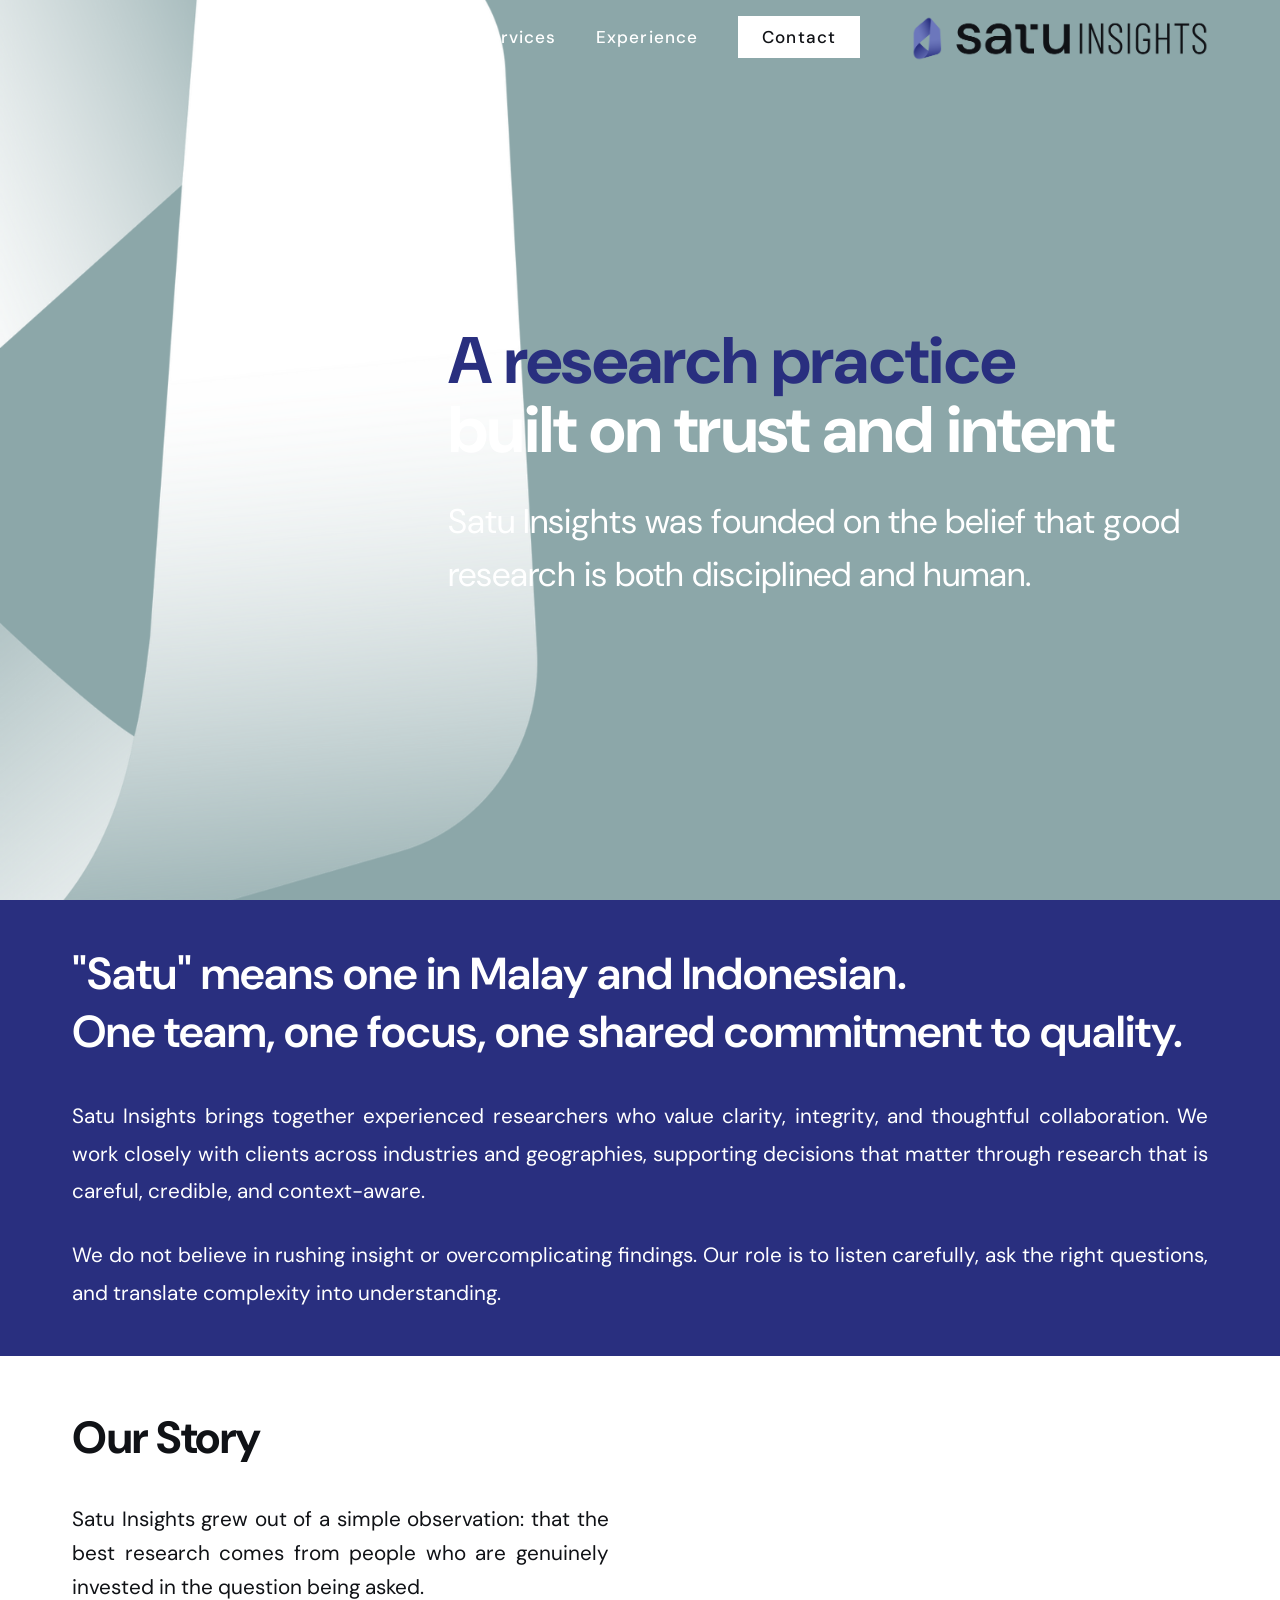
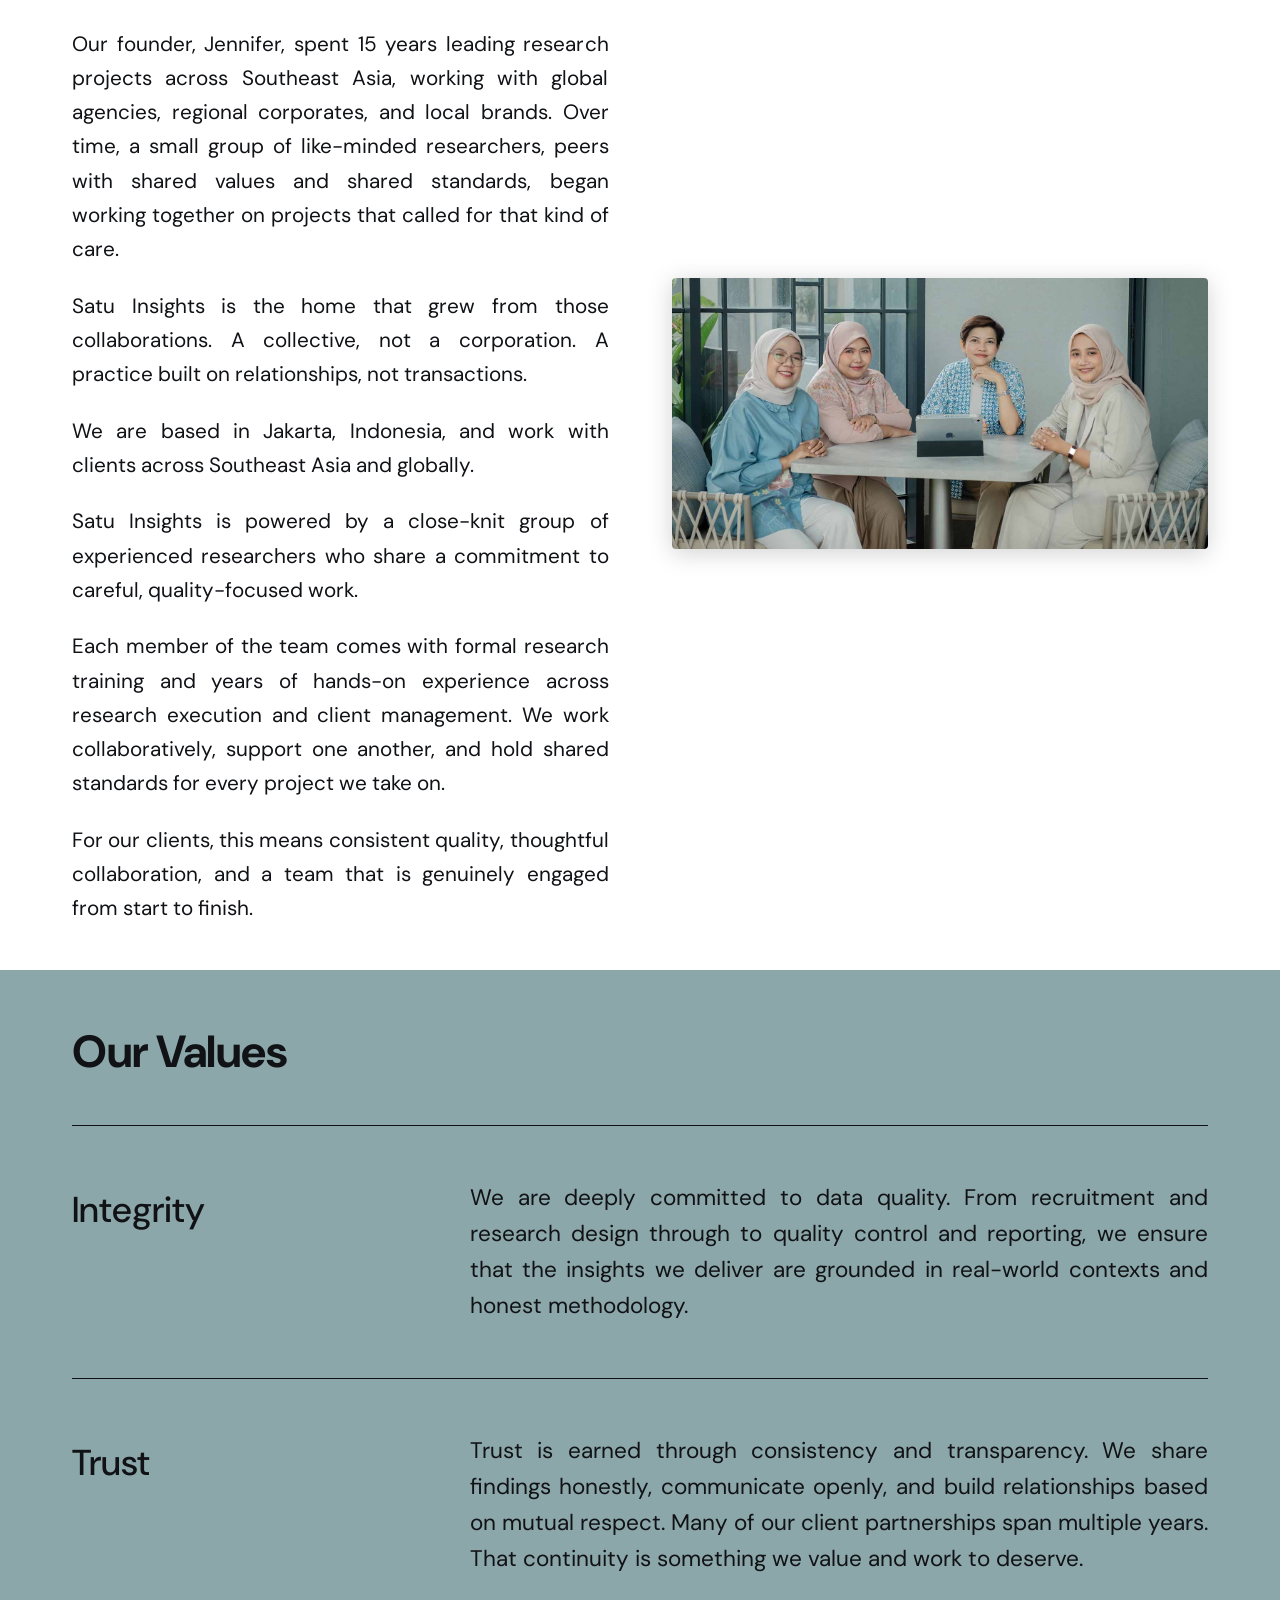
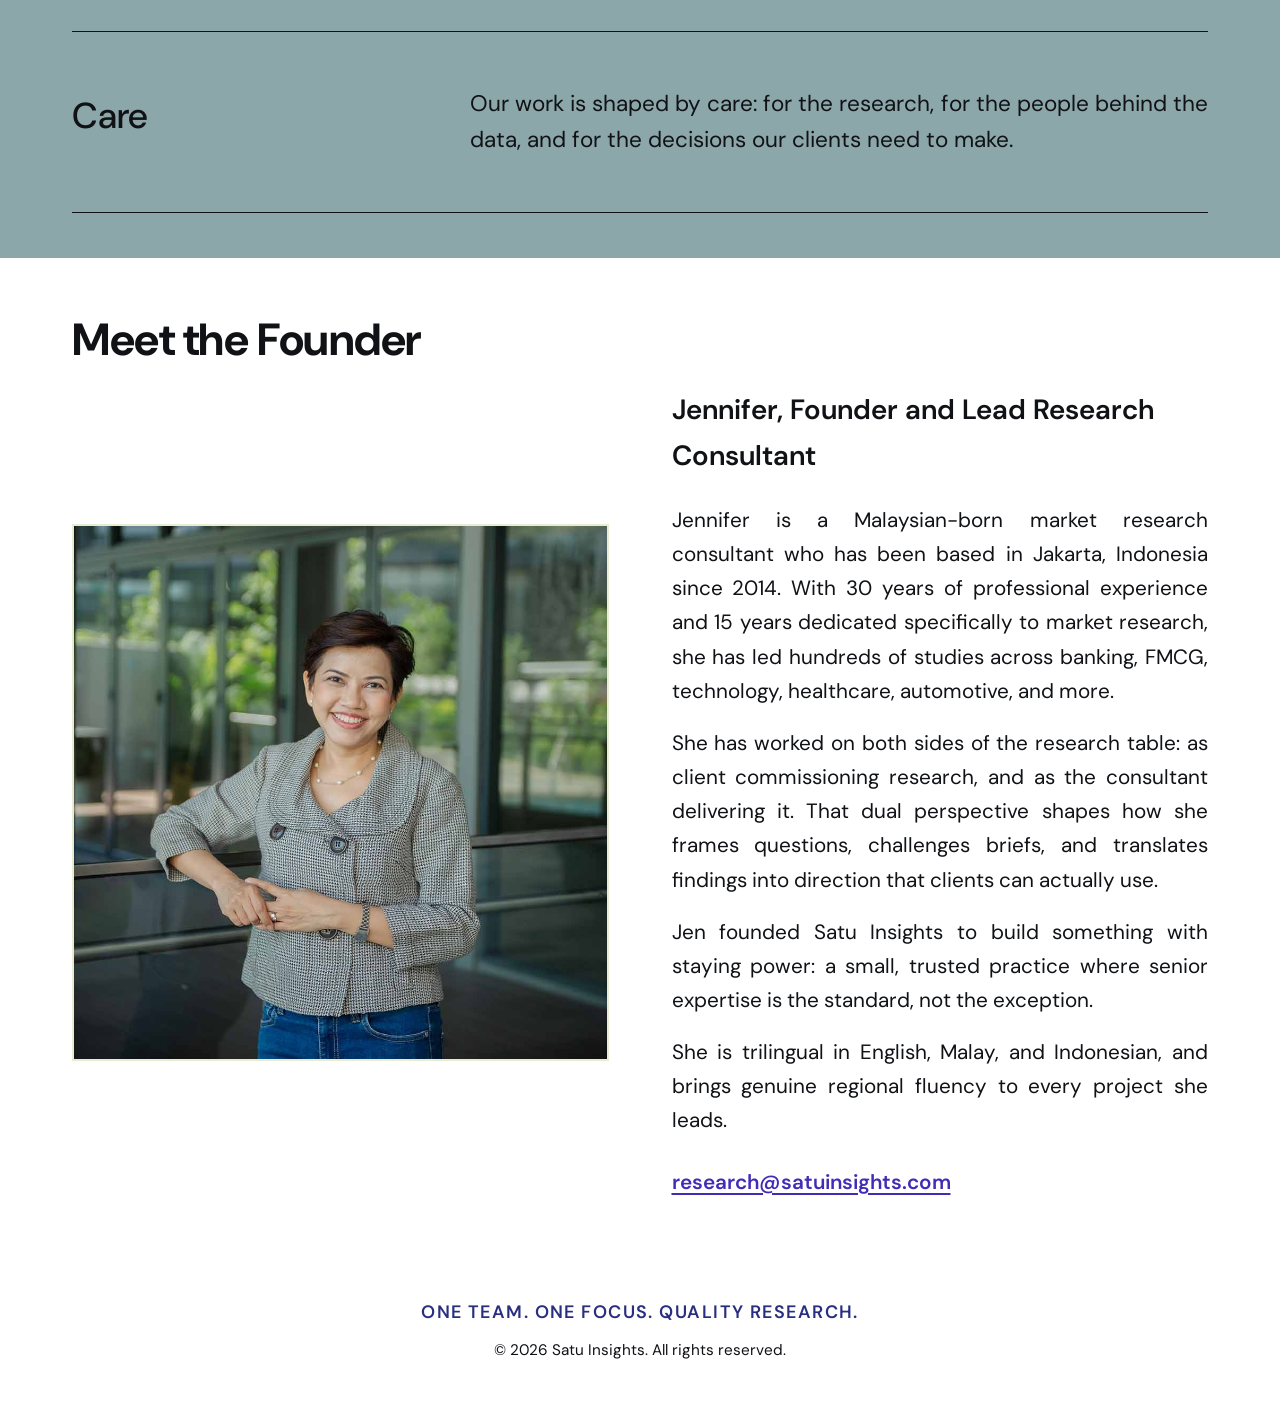
==== commit 91449758: "[ADD] ++ Deploy New Website Satu Insights" ====
--- a/about.html
+++ b/about.html
@@ -9,8 +9,7 @@
     content="Satu Insights was founded on the belief that good research is both disciplined and human.">
   <link rel="preconnect" href="https://fonts.googleapis.com">
   <link rel="preconnect" href="https://fonts.gstatic.com" crossorigin>
-  <link href="https://fonts.googleapis.com/css2?family=Barlow+Condensed:wght@300;400;500;600;700&display=swap"
-    rel="stylesheet">
+  <link href="https://fonts.googleapis.com/css2?family=DM+Sans:wght@400;500;600;700&display=swap" rel="stylesheet">
   <link rel="icon" type="image/png" href="img/favicon.png">
   <link rel="stylesheet" href="css/style.css">
 </head>
@@ -47,104 +46,119 @@
   <main>
     <section class="page-hero">
       <div class="container">
-        <h1 class="hero-animate">A research practice built on trust and intent.</h1>
-        <p class="page-sub hero-animate hero-animate-delay-1">Satu Insights was founded on the belief that good research
-          is both disciplined and human.</p>
+        <h1 class="hero-animate"><span style="color: #292F7F;">A research practice</span><br>built on trust and intent
+        </h1>
+        <p class="page-sub hero-animate hero-animate-delay-1" style="max-width: 900px;">Satu Insights was founded on the
+          belief that good research is both disciplined and human.</p>
       </div>
     </section>
 
-    <div class="white-bg-wrapper">
-    <section class="section">
-      <div class="container narrow reveal">
-        <p class="lead">"Satu" means one in Malay and Indonesian. One team, one focus, one shared commitment to quality.
-        </p>
-        <p>Satu Insights brings together experienced researchers who value clarity, integrity, and thoughtful
-          collaboration. We work closely with clients across industries and geographies, supporting decisions that
-          matter through research that is careful, credible, and context-aware.</p>
-        <p>We do not believe in rushing insight or overcomplicating findings. Our role is to listen carefully, ask the
-          right questions, and translate complexity into understanding.</p>
-      </div>
-    </section>
+    <div class="white-bg-wrapper no-bg-image">
 
-    <section class="section">
-      <div class="container narrow reveal">
-        <h2 class="section-title">Our Story</h2>
-        <p>Satu Insights grew out of a simple observation: that the best research comes from people who are genuinely
-          invested in the question being asked.</p>
-        <p>Our founder, Jennifer, spent 15 years leading research projects across Southeast Asia, working with global
-          agencies, regional corporates, and local brands. Over time, a small group of like-minded researchers, peers
-          with shared values and shared standards, began working together on projects that called for that kind of care.
-        </p>
-        <p>Satu Insights is the home that grew from those collaborations. A collective, not a corporation. A practice
-          built on relationships, not transactions.</p>
-        <p>We are based in Jakarta, Indonesia, and work with clients across Southeast Asia and globally.</p>
-      </div>
-    </section>
-
-    <section class="section">
-      <div class="container">
-        <h2 class="section-title reveal">Our Values</h2>
-        <div class="card-grid card-grid-3">
-          <article class="value-card">
-            <h3>Integrity</h3>
-            <p>We are deeply committed to data quality. From recruitment and research design through to quality control
-              and reporting, we ensure that the insights we deliver are grounded in real-world contexts and honest
-              methodology.</p>
-          </article>
-          <article class="value-card">
-            <h3>Trust</h3>
-            <p>Trust is earned through consistency and transparency. We share findings honestly, communicate openly, and
-              build relationships based on mutual respect. Many of our client partnerships span multiple years. That
-              continuity is something we value and work to deserve.</p>
-          </article>
-          <article class="value-card">
-            <h3>Care</h3>
-            <p>Our work is shaped by care: for the research, for the people behind the data, and for the decisions our
-              clients need to make.</p>
-          </article>
-        </div>
-      </div>
-    </section>
-
-    <section class="section">
-      <div class="container">
-        <h2 class="section-title reveal">Meet the Founder</h2>
-        <div class="founder-block reveal">
-          <div class="founder-photo">
-            <img src="img/founder.jpg" alt="Jennifer, Founder and Lead Research Consultant" style="width: 100%; height: 100%; object-fit: cover;">
-          </div>
-          <div class="founder-bio">
-            <h3>Jennifer, Founder and Lead Research Consultant</h3>
-            <p>Jennifer is a Malaysian-born market research consultant who has been based in Jakarta, Indonesia since
-              2014. With 30 years of professional experience and 15 years dedicated specifically to market research, she
-              has led hundreds of studies across banking, FMCG, technology, healthcare, automotive, and more.</p>
-            <p>She has worked on both sides of the research table: as client commissioning research, and as the
-              consultant delivering it. That dual perspective shapes how she frames questions, challenges briefs, and
-              translates findings into direction that clients can actually use.</p>
-            <p>Jen founded Satu Insights to build something with staying power: a small, trusted practice where senior
-              expertise is the standard, not the exception.</p>
-            <p>She is trilingual in English, Malay, and Indonesian, and brings genuine regional fluency to every project
-              she leads.</p>
-            <p class="founder-contact"><a href="mailto:jennifer@satuinsights.com">jennifer@satuinsights.com</a></p>
+      <section class="section" style="background-color: #292F7F;">
+        <div class="container reveal">
+          <h2 style="color: #FFFFFF; font-size: clamp(1.8rem, 3.5vw, 2.6rem); line-height: 1.3; margin-bottom: 2rem; font-family: var(--font-family-serif, inherit); font-weight: 600;">
+            "Satu" means one in Malay and Indonesian.<br>One team, one focus, one shared commitment to quality.
+          </h2>
+          <div style="font-size: 1.15rem; line-height: 1.8; color: #FFFFFF;">
+            <p style="margin-bottom: 1.5rem; text-align: justify !important; color: #FFFFFF !important;">Satu Insights brings together experienced researchers who value clarity, integrity, and thoughtful collaboration. We work closely with clients across industries and geographies, supporting decisions that matter through research that is careful, credible, and context-aware.</p>
+            <p style="text-align: justify !important; color: #FFFFFF !important;">We do not believe in rushing insight or overcomplicating findings. Our role is to listen carefully, ask the right questions, and translate complexity into understanding.</p>
           </div>
         </div>
-      </div>
-    </section>
+      </section>
 
-    <section class="section">
-      <div class="container narrow reveal">
-        <h2 class="section-title">Our Team</h2>
-        <img src="img/our_team.jpg" alt="Satu Insights Team" style="width: 100%; margin-bottom: 2rem; border-radius: var(--radius); box-shadow: var(--shadow-card);">
-        <p>Satu Insights is powered by a close-knit group of experienced researchers who share a commitment to careful,
-          quality-focused work.</p>
-        <p>Each member of the team comes with formal research training and years of hands-on experience across research
-          execution and client management. We work collaboratively, support one another, and hold shared standards for
-          every project we take on.</p>
-        <p>For our clients, this means consistent quality, thoughtful collaboration, and a team that is genuinely
-          engaged from start to finish.</p>
-      </div>
-    </section>
-  </div>
+      <section class="section">
+        <div class="container reveal">
+          <h2 class="section-title" style="margin-bottom: 1.5rem;">Our Story</h2>
+          <div class="story-block">
+            <div class="story-content">
+              <p>Satu Insights grew out of a simple observation: that the best research comes from people who are
+                genuinely
+                invested in the question being asked.</p>
+              <p>Our founder, Jennifer, spent 15 years leading research projects across Southeast Asia, working with
+                global
+                agencies, regional corporates, and local brands. Over time, a small group of like-minded researchers,
+                peers
+                with shared values and shared standards, began working together on projects that called for that kind of
+                care.
+              </p>
+              <p>Satu Insights is the home that grew from those collaborations. A collective, not a corporation. A
+                practice
+                built on relationships, not transactions.</p>
+              <p>We are based in Jakarta, Indonesia, and work with clients across Southeast Asia and globally.</p>
+              <p>Satu Insights is powered by a close-knit group of experienced researchers who share a commitment to
+                careful, quality-focused work.</p>
+              <p>Each member of the team comes with formal research training and years of hands-on experience across
+                research execution and client management. We work collaboratively, support one another, and hold shared
+                standards for every project we take on.</p>
+              <p>For our clients, this means consistent quality, thoughtful collaboration, and a team that is genuinely
+                engaged from start to finish.</p>
+            </div>
+            <div class="story-image">
+              <img src="img/our_team.jpg" alt="Satu Insights Team"
+                style="width: 100%; border-radius: var(--radius); box-shadow: var(--shadow-card);">
+            </div>
+          </div>
+        </div>
+      </section>
+
+      <section class="section" style="background-color: #8CA7A9;">
+        <div class="container">
+          <h2 class="section-title reveal" style="margin-bottom: 2rem;">Our Values</h2>
+          <div class="corrigan-list reveal">
+            <div class="corrigan-item">
+              <h3>Integrity</h3>
+              <p>We are deeply committed to data quality. From recruitment and research design through to quality
+                control
+                and reporting, we ensure that the insights we deliver are grounded in real-world contexts and honest
+                methodology.</p>
+            </div>
+            <div class="corrigan-item">
+              <h3>Trust</h3>
+              <p>Trust is earned through consistency and transparency. We share findings honestly, communicate openly,
+                and
+                build relationships based on mutual respect. Many of our client partnerships span multiple years. That
+                continuity is something we value and work to deserve.</p>
+            </div>
+            <div class="corrigan-item">
+              <h3>Care</h3>
+              <p>Our work is shaped by care: for the research, for the people behind the data, and for the decisions our
+                clients need to make.</p>
+            </div>
+          </div>
+        </div>
+      </section>
+
+      <section class="section">
+        <div class="container">
+          <h2 class="section-title reveal" style="margin-bottom: 0.5rem;">Meet the Founder</h2>
+          <div class="founder-block reveal">
+            <div class="founder-photo">
+              <img src="img/founder.jpg" alt="Jennifer, Founder and Lead Research Consultant"
+                style="width: 100%; height: 100%; object-fit: cover;">
+            </div>
+            <div class="founder-bio">
+              <h3>Jennifer, Founder and Lead Research Consultant</h3>
+              <p>Jennifer is a Malaysian-born market research consultant who has been based in Jakarta, Indonesia since
+                2014. With 30 years of professional experience and 15 years dedicated specifically to market research,
+                she
+                has led hundreds of studies across banking, FMCG, technology, healthcare, automotive, and more.</p>
+              <p>She has worked on both sides of the research table: as client commissioning research, and as the
+                consultant delivering it. That dual perspective shapes how she frames questions, challenges briefs, and
+                translates findings into direction that clients can actually use.</p>
+              <p>Jen founded Satu Insights to build something with staying power: a small, trusted practice where senior
+                expertise is the standard, not the exception.</p>
+              <p>She is trilingual in English, Malay, and Indonesian, and brings genuine regional fluency to every
+                project
+                she leads.</p>
+              <p class="founder-contact"><a href="mailto:research@satuinsights.com">research@satuinsights.com</a></p>
+            </div>
+          </div>
+        </div>
+      </section>
+
+
+    </div>
   </main>
 
   <footer class="site-footer">
--- a/css/style.css
+++ b/css/style.css
@@ -1,8 +1,8 @@
 /* Satu Insights - Brixen Fluid inspired */
 :root {
-  --color-navy: #292F7F;
-  --color-resolution: #003DA5;
-  --color-bg-deep: #1a2f6e;
+  --color-navy: #8CA7A9;
+  --color-resolution: #8CA7A9;
+  --color-bg-deep: #8CA7A9;
   --color-sage: #C6D095;
   --color-sage-light: #d8e4b8;
   --color-sage-muted: rgba(198, 208, 149, 0.88);
@@ -10,7 +10,7 @@
   --color-text-muted: rgba(216, 228, 184, 0.82);
   --color-heading: #C6D095;
   --color-white: #ffffff;
-  --font-family: 'Barlow Condensed', sans-serif;
+  --font-family: 'DM Sans', sans-serif;
   --container-max: 1140px;
   --container-narrow: 740px;
   --header-height: 76px;
@@ -85,9 +85,9 @@
 
 .container {
   width: 100%;
-  max-width: var(--container-max);
+  max-width: 100%;
   margin: 0 auto;
-  padding: 0 1.75rem;
+  padding: 0 4rem;
 }
 
 .narrow {
@@ -96,21 +96,19 @@
 
 /* Ambient fluid background - resolution blue + navy blend */
 .ambient-bg {
-  position: fixed;
-  inset: 0;
+  position: absolute;
+  top: 0;
+  left: 0;
+  width: 100%;
+  height: 100vh;
   z-index: -1;
   overflow: hidden;
   pointer-events: none;
-  background:
-    radial-gradient(ellipse 90% 70% at 15% 10%, rgba(198, 208, 149, 0.22) 0%, transparent 50%),
-    radial-gradient(ellipse 70% 55% at 85% 75%, rgba(198, 208, 149, 0.18) 0%, transparent 48%),
-    radial-gradient(ellipse 60% 50% at 50% 100%, rgba(198, 208, 149, 0.12) 0%, transparent 55%),
-    radial-gradient(ellipse 80% 60% at 80% 20%, rgba(0, 61, 165, 0.55) 0%, transparent 55%),
-    radial-gradient(ellipse 75% 55% at 20% 80%, rgba(41, 47, 127, 0.6) 0%, transparent 52%),
-    linear-gradient(145deg, var(--color-resolution) 0%, var(--color-bg-deep) 42%, var(--color-navy) 100%);
+  background: #8CA7A9;
 }
 
 .blob {
+  display: none;
   position: absolute;
   border-radius: 50%;
   filter: blur(70px);
@@ -139,7 +137,7 @@
 .blob-3 {
   width: 300px;
   height: 300px;
-  background: rgba(0, 61, 165, 0.35);
+  background: rgba(140, 167, 169, 0.35);
   top: 42%;
   left: 52%;
   animation-delay: -12s;
@@ -216,32 +214,33 @@
 
 /* Header */
 .site-header {
-  position: sticky;
+  position: relative;
   top: 0;
   z-index: 100;
-  background: rgba(26, 47, 110, 0.82);
-  backdrop-filter: blur(14px);
-  -webkit-backdrop-filter: blur(14px);
-  border-bottom: 1px solid rgba(198, 208, 149, 0.25);
+  background: transparent;
+  border-bottom: none;
   transition: box-shadow var(--transition), background var(--transition);
 }
 
 .site-header.is-scrolled {
-  box-shadow: var(--shadow-soft);
-  background: rgba(26, 47, 110, 0.94);
+  box-shadow: none;
+  background: transparent;
 }
 
 .header-inner {
   display: flex;
   align-items: center;
-  justify-content: space-between;
+  justify-content: flex-start;
+  gap: 2rem;
   height: var(--header-height);
+  flex-direction: row-reverse;
 }
 
 .logo {
   display: inline-flex;
   align-items: center;
   transition: transform var(--transition);
+  margin-right: -0.9rem;
 }
 
 .logo:hover {
@@ -270,7 +269,7 @@
   font-size: 0.95rem;
   font-weight: 500;
   letter-spacing: 0.06em;
-  text-transform: uppercase;
+  text-transform: capitalize;
   color: var(--color-sage-muted);
   position: relative;
   transition: color var(--transition), transform var(--transition);
@@ -310,7 +309,7 @@
   padding: 0.55rem 1.35rem;
   background: var(--color-sage);
   color: var(--color-navy) !important;
-  border-radius: var(--radius);
+  border-radius: 0;
   transition: transform var(--transition), box-shadow var(--transition), background var(--transition);
 }
 
@@ -343,7 +342,7 @@
   display: block;
   width: 100%;
   height: 2px;
-  background-color: var(--color-sage);
+  background-color: #FFFFFF;
   transition: transform var(--transition), opacity var(--transition);
 }
 
@@ -360,29 +359,39 @@
 }
 
 /* Hero */
-.hero {
-  padding: 6rem 0 7rem;
+.hero,
+.page-hero {
+  min-height: calc(100vh - var(--header-height));
+  display: flex;
+  align-items: center;
   position: relative;
-}
-
-.page-hero {
-  padding: 5rem 0 5.5rem;
+  padding: 2rem 0;
+  background: transparent;
+}
+
+.hero .container,
+.page-hero .container {
+  display: flex;
+  flex-direction: column;
+  align-items: flex-start;
+  text-align: left;
+  padding-left: clamp(2rem, 35vw, 34rem);
 }
 
 .hero h1,
 .page-hero h1 {
-  font-size: clamp(2.75rem, 7vw, 4.5rem);
+  font-size: clamp(2.2rem, 5.8vw, 3.65rem);
   font-weight: 700;
   line-height: 1.05;
   letter-spacing: -0.01em;
-  max-width: 14ch;
+  max-width: none;
   margin-bottom: 1.75rem;
   color: var(--color-sage-light);
 }
 
 .hero-sub,
 .page-sub {
-  font-size: clamp(1.15rem, 2.5vw, 1.4rem);
+  font-size: clamp(1.6rem, 3.5vw, 1.9rem);
   font-weight: 400;
   max-width: 44ch;
   color: var(--color-text-muted);
@@ -393,17 +402,19 @@
 /* Buttons */
 .btn {
   display: inline-block;
-  padding: 0.9rem 2.25rem;
+  padding: 0.9rem 0;
+  width: 260px;
+  text-align: center;
   font-family: var(--font-family);
   font-size: 1rem;
   font-weight: 600;
   letter-spacing: 0.07em;
-  text-transform: uppercase;
-  border: 2px solid var(--color-sage);
-  border-radius: var(--radius);
+  text-transform: capitalize;
+  border: 2px solid #292F7F;
+  border-radius: 0;
   cursor: pointer;
-  background: var(--color-sage);
-  color: var(--color-navy);
+  background: #292F7F;
+  color: #FFFFFF;
   transition: transform var(--transition), box-shadow var(--transition), background var(--transition), border-color var(--transition);
   position: relative;
   overflow: hidden;
@@ -420,9 +431,10 @@
 
 .btn:hover {
   transform: translateY(-3px);
-  box-shadow: 0 10px 28px rgba(198, 208, 149, 0.35);
-  background: var(--color-sage-light);
-  border-color: var(--color-sage-light);
+  box-shadow: 0 10px 28px rgba(41, 47, 127, 0.35);
+  background: #1e235e;
+  border-color: #1e235e;
+  color: #FFFFFF;
 }
 
 .btn:hover::before {
@@ -435,7 +447,7 @@
 
 /* Sections */
 .section {
-  padding: 5rem 0;
+  padding: 2.5rem 0;
   position: relative;
 }
 
@@ -459,6 +471,10 @@
   color: var(--color-sage-light);
 }
 
+p {
+  font-size: 1.15rem;
+}
+
 .section p {
   margin-bottom: 1.25rem;
   color: var(--color-text-muted);
@@ -468,13 +484,17 @@
   margin-bottom: 0;
 }
 
+.intro-right p {
+  font-size: 1.25rem;
+}
+
 .tagline {
-  font-weight: 600;
-  font-size: 1.05rem;
-  letter-spacing: 0.08em;
+  font-weight: 700;
+  font-size: 1.5rem;
+  letter-spacing: 0.05em;
   text-transform: uppercase;
   margin-top: 2.25rem !important;
-  color: var(--color-sage);
+  color: #292F7F !important;
 }
 
 .text-center {
@@ -584,19 +604,33 @@
   margin-bottom: 0;
 }
 
+/* Story */
+.story-block {
+  display: grid;
+  grid-template-columns: 1fr 1fr;
+  gap: 3.5rem;
+  align-items: center;
+}
+
+@media (max-width: 991px) {
+  .story-block {
+    grid-template-columns: 1fr;
+  }
+}
+
 /* Founder */
 .founder-block {
   display: grid;
-  grid-template-columns: 280px 1fr;
+  grid-template-columns: 1fr 1fr;
   gap: 3.5rem;
-  align-items: start;
+  align-items: center;
 }
 
 .founder-photo {
-  aspect-ratio: 3 / 4;
+  aspect-ratio: 1 / 1;
   background: rgba(198, 208, 149, 0.1);
   border: 2px solid rgba(198, 208, 149, 0.35);
-  border-radius: var(--radius);
+  border-radius: 0;
   display: flex;
   align-items: center;
   justify-content: center;
@@ -604,9 +638,6 @@
   transition: transform var(--transition);
 }
 
-.founder-photo:hover {
-  transform: scale(1.02);
-}
 
 .photo-placeholder {
   font-size: 0.95rem;
@@ -805,7 +836,7 @@
   padding: 0.8rem 1rem;
   border: 1px solid rgba(198, 208, 149, 0.4);
   border-radius: var(--radius);
-  background: rgba(26, 47, 110, 0.5);
+  background: rgba(140, 167, 169, 0.5);
   color: var(--color-text);
   transition: border-color var(--transition), box-shadow var(--transition), transform var(--transition);
 }
@@ -879,7 +910,7 @@
   padding: 3rem 0;
   text-align: center;
   border-top: 1px solid rgba(198, 208, 149, 0.22);
-  background: rgba(198, 208, 149, 0.08);
+  background: #8CA7A9;
 }
 
 .footer-tagline {
@@ -888,7 +919,7 @@
   letter-spacing: 0.08em;
   text-transform: uppercase;
   margin-bottom: 0.6rem;
-  color: var(--color-sage);
+  color: #292F7F;
 }
 
 .footer-copy {
@@ -898,7 +929,7 @@
 }
 
 /* Responsive */
-@media (max-width: 900px) {
+@media (max-width: 991px) {
 
   .card-grid-3,
   .methods-grid,
@@ -916,7 +947,7 @@
   }
 
   .founder-photo {
-    max-width: 280px;
+    max-width: 100%;
   }
 
   .contact-layout {
@@ -939,7 +970,7 @@
     top: var(--header-height);
     left: 0;
     right: 0;
-    background: rgba(26, 47, 110, 0.97);
+    background: rgba(140, 167, 169, 0.97);
     backdrop-filter: blur(14px);
     border-bottom: 1px solid rgba(198, 208, 149, 0.22);
     padding: 1.75rem;
@@ -965,12 +996,9 @@
     display: inline-block;
   }
 
-  .hero {
-    padding: 4rem 0 5rem;
-  }
-
+  .hero,
   .page-hero {
-    padding: 3.5rem 0 4rem;
+    padding: 2rem 0;
   }
 
   .section {
@@ -1013,7 +1041,7 @@
   }
 }
 
-@media (prefers-reduced-motion: reduce) {
+/* @media (prefers-reduced-motion: reduce) {
 
   *,
   *::before,
@@ -1033,20 +1061,20 @@
     transform: none;
     animation: none;
   }
-}
+} */
 
 /* --- SATU INSIGHTS STYLE UPDATES --- */
 .site-nav a {
   color: #FFFFFF;
 }
 
-.nav-cta {
+.site-nav .nav-cta {
   background: #FFFFFF;
   color: #101216 !important;
 }
 
-.nav-cta:hover,
-.nav-cta.active {
+.site-nav .nav-cta:hover,
+.site-nav .nav-cta.active {
   background: #f0f0f0;
   color: #101216 !important;
 }
@@ -1056,22 +1084,37 @@
   position: relative;
 }
 
+.white-bg-wrapper::after {
+  display: none;
+}
+
 .white-bg-wrapper::before {
   content: "";
   position: absolute;
-  top: 0; left: 0; right: 0; bottom: 0;
+  top: 0;
+  left: 0;
+  right: 0;
+  bottom: 0;
   background-image: url('../img/Picture1.png');
-  background-size: auto 110vh; /* Besar namun tidak memenuhi seluruh layar */
-  background-position: left center; /* Ditaruh di kiri, kemudian di-flip ke kanan */
+  background-size: auto 110vh;
+  background-position: left center;
   background-repeat: no-repeat;
-  background-attachment: fixed;
-  transform: scaleX(-1); /* Mirror secara horizontal */
-  opacity: 0.06; /* Sedikit dinaikkan karena sekarang hanya di kanan */
+  opacity: 1;
   pointer-events: none;
   z-index: 0;
 }
 
-.white-bg-wrapper > * {
+.no-bg-image::before {
+  background-image: none !important;
+}
+
+@media (max-width: 991px) {
+  .white-bg-wrapper::before {
+    opacity: 0.1 !important;
+  }
+}
+
+.white-bg-wrapper>* {
   position: relative;
   z-index: 1;
 }
@@ -1082,9 +1125,9 @@
 }
 
 .site-footer {
-  background: transparent !important;
-  color: #FFFFFF !important;
-  border-top: none !important;
+  background: #FFFFFF !important;
+  color: #101216 !important;
+  border-top: 1px solid #E5E5E5 !important;
 }
 
 .section p,
@@ -1108,9 +1151,12 @@
   color: #412CB7;
 }
 
-.footer-tagline,
+.footer-tagline {
+  color: #292F7F !important;
+}
+
 .footer-copy {
-  color: #FFFFFF !important;
+  color: #101216 !important;
 }
 
 .bullet-list li::before {
@@ -1124,9 +1170,10 @@
 .feature,
 .service-block,
 .contact-form {
-  background-color: #412CB7 !important;
+  background: linear-gradient(145deg, var(--color-resolution) 0%, var(--color-resolution) 55%, var(--color-bg-deep) 100%) !important;
   color: #FFFFFF !important;
-  border-color: transparent !important;
+  border-color: rgba(198, 208, 149, 0.15) !important;
+  box-shadow: 0 8px 24px rgba(0, 0, 0, 0.08) !important;
 }
 
 .card:hover,
@@ -1134,7 +1181,9 @@
 .method-card:hover,
 .industry-item:hover,
 .feature:hover {
-  background-color: #352396 !important;
+  background: linear-gradient(145deg, #004ac9 0%, #004ac9 55%, #203a85 100%) !important;
+  border-color: rgba(198, 208, 149, 0.4) !important;
+  box-shadow: 0 16px 40px rgba(0, 0, 0, 0.18) !important;
 }
 
 .card h3,
@@ -1216,19 +1265,20 @@
   color: #FFFFFF !important;
 }
 
-.service-block .bullet-list li::before {
+.service-block .bullet-list li::before,
+.white-bullets li::before {
   background: #FFFFFF !important;
 }
 
 .btn {
-  background-color: #71AEAF !important;
-  border-color: #71AEAF !important;
+  background-color: #292F7F !important;
+  border-color: #292F7F !important;
   color: #FFFFFF !important;
 }
 
 .btn:hover {
-  background-color: #5c9293 !important;
-  border-color: #5c9293 !important;
+  background-color: #1e235e !important;
+  border-color: #1e235e !important;
 }
 
 .site-header {
@@ -1240,10 +1290,10 @@
 }
 
 .site-header.is-scrolled {
-  background: rgba(26, 47, 110, 0.95) !important;
-  backdrop-filter: blur(14px) !important;
-  -webkit-backdrop-filter: blur(14px) !important;
-  box-shadow: var(--shadow-soft) !important;
+  background: transparent !important;
+  backdrop-filter: none !important;
+  -webkit-backdrop-filter: none !important;
+  box-shadow: none !important;
 }
 
 .section+.section {
@@ -1260,10 +1310,517 @@
   inset: 0;
   background-image: url('../img/Picture1.png');
   background-size: auto 110vh;
-  background-position: left center; /* Ditaruh di kiri lalu di-flip ke kanan */
+  background-position: left center;
   background-repeat: no-repeat;
-  transform: scaleX(-1); /* Mirror secara horizontal */
-  mix-blend-mode: overlay;
-  opacity: 0.25;
+  opacity: 1;
   pointer-events: none;
+}
+
+@media (max-width: 991px) {
+  .ambient-bg::after {
+    opacity: 0.1 !important;
+  }
+}
+
+/* Align layout with header */
+.narrow {
+  max-width: var(--container-max) !important;
+}
+
+.section p {
+  text-align: justify;
+}
+
+/* --- FUN & CLEAR REDESIGN --- */
+
+/* Intro Layout */
+.intro-grid {
+  display: grid;
+  grid-template-columns: 1.2fr 1fr;
+  gap: 4rem;
+  align-items: start;
+}
+
+.intro-grid.about-intro {
+  grid-template-columns: 2.2fr 1fr;
+  gap: 3rem;
+}
+
+.intro-grid p {
+  text-align: left !important;
+}
+
+.intro-left .lead {
+  font-size: clamp(2rem, 4vw, 2.8rem) !important;
+  line-height: 1.3 !important;
+  color: #292F7F !important;
+  position: relative;
+  margin-top: 20px;
+}
+
+.intro-left .lead::before {
+  content: "“";
+  position: absolute;
+  top: -60px;
+  left: -20px;
+  font-size: 8rem;
+  color: rgba(198, 208, 149, 0.4);
+  font-family: serif;
+  z-index: -1;
+  line-height: 1;
+}
+
+/* Bento Grid */
+.bento-grid {
+  display: grid;
+  grid-template-columns: repeat(3, 1fr);
+  gap: 2rem;
+  align-items: start;
+}
+
+.bento-card {
+  border-radius: 32px !important;
+  transition: transform 0.4s cubic-bezier(0.175, 0.885, 0.32, 1.275), box-shadow 0.4s ease !important;
+}
+
+.bento-grid .card-2 {
+  margin-top: -30px;
+  /* Stagger effect */
+}
+
+.bento-card:hover {
+  transform: translateY(-12px) rotate(-1.5deg) scale(1.02) !important;
+  box-shadow: 0 24px 40px rgba(0, 0, 0, 0.15) !important;
+}
+
+/* Feature Grid */
+.feature-bento-grid {
+  display: grid;
+  grid-template-columns: repeat(2, 1fr);
+  gap: 2rem;
+}
+
+.feature-card {
+  border-radius: 28px !important;
+  padding: 3rem 2.5rem !important;
+  transition: transform 0.4s ease !important;
+}
+
+.feature-card:hover {
+  transform: translateY(-8px) scale(1.02) !important;
+}
+
+.feature-icon {
+  background: var(--color-sage) !important;
+  width: 72px;
+  height: 72px;
+  border-radius: 50%;
+  display: flex;
+  align-items: center;
+  justify-content: center;
+  color: var(--color-navy) !important;
+  margin-bottom: 2rem;
+  box-shadow: 0 10px 24px rgba(198, 208, 149, 0.5);
+}
+
+.feature-icon svg {
+  width: 32px;
+  height: 32px;
+}
+
+/* Pill CTA */
+.pill-cta-wrapper {
+  background: linear-gradient(145deg, var(--color-resolution) 0%, var(--color-bg-deep) 100%);
+}
+
+.pill-cta {
+  text-align: left;
+  display: flex;
+  flex-direction: column;
+  align-items: flex-start;
+  gap: 0.75rem;
+}
+
+.pill-cta .lead {
+  color: #FFFFFF !important;
+  max-width: 600px;
+  margin: 0;
+}
+
+.pill-btn {
+  background-color: #292F7F !important;
+  border-color: #292F7F !important;
+  color: #FFFFFF !important;
+  border-radius: 0 !important;
+  font-size: 1rem !important;
+  padding: 0.9rem 0 !important;
+  width: 260px !important;
+  text-align: center !important;
+  box-shadow: 0 8px 24px rgba(41, 47, 127, 0.4) !important;
+}
+
+.pill-btn:hover {
+  background-color: #1e235e !important;
+  border-color: #1e235e !important;
+  color: #FFFFFF !important;
+}
+
+/* --- PER-PAGE FUN ANIMATIONS --- */
+
+/* Services Page: Expand & Glow */
+.service-block {
+  border-radius: 40px 10px 40px 10px !important;
+  transition: transform 0.4s cubic-bezier(0.34, 1.56, 0.64, 1), box-shadow 0.4s ease !important;
+}
+
+.service-block:hover {
+  transform: scale(1.04) translateX(10px) !important;
+  box-shadow: 0 10px 40px rgba(198, 208, 149, 0.6), 0 0 0 2px var(--color-sage) !important;
+}
+
+/* About Page: Pop & Bounce */
+.card-grid-3 {
+  align-items: start;
+}
+
+.card-grid-3 .value-card:nth-child(2) {
+  margin-top: 40px;
+  /* Staggered */
+}
+
+.value-card {
+  border-radius: 32px !important;
+  transition: transform 0.6s cubic-bezier(0.68, -0.6, 0.32, 1.6) !important;
+}
+
+.value-card:hover {
+  transform: translateY(-15px) rotate(3deg) scale(1.05) !important;
+  box-shadow: 0 20px 40px rgba(140, 167, 169, 0.2) !important;
+}
+
+.founder-photo img {
+  border-radius: 0 !important;
+  transition: transform 0.5s ease !important;
+}
+
+
+/* Experience Page: Split Layout - Icon + Text */
+.industry-split {
+  display: flex;
+  flex-direction: column;
+  gap: 2.5rem;
+}
+
+@media (min-width: 768px) {
+  .industry-split {
+    flex-direction: row;
+    gap: 60px;
+    align-items: flex-start;
+  }
+}
+
+.industry-left {
+  flex: 0 0 38%;
+}
+
+.industry-left .section-title {
+  margin-bottom: 1.2rem;
+}
+
+.industry-left p {
+  font-size: 1.125rem;
+  line-height: 1.7;
+  color: #101216;
+}
+
+.industry-right {
+  flex: 1;
+}
+
+.industry-grid {
+  display: grid !important;
+  grid-template-columns: 1fr !important;
+  gap: 0 !important;
+}
+
+@media (min-width: 480px) {
+  .industry-grid {
+    grid-template-columns: 1fr 1fr !important;
+    column-gap: 30px !important;
+  }
+}
+
+.industry-item {
+  display: flex !important;
+  flex-direction: row !important;
+  align-items: center !important;
+  gap: 14px !important;
+  background: transparent !important;
+  border: none !important;
+  border-radius: 0 !important;
+  padding: 14px 0 !important;
+  box-shadow: none !important;
+  transition: none !important;
+  text-align: left !important;
+}
+
+.industry-item:hover {
+  background: transparent !important;
+  transform: none !important;
+  box-shadow: none !important;
+}
+
+.industry-icon {
+  display: flex;
+  align-items: center;
+  justify-content: center;
+  flex-shrink: 0;
+  width: 44px;
+  height: 44px;
+  color: #292F7F;
+}
+
+.industry-icon svg {
+  width: 40px;
+  height: 40px;
+  transition: transform 0.3s cubic-bezier(0.175, 0.885, 0.32, 1.275) !important;
+}
+
+.industry-item h3 {
+  margin-bottom: 0 !important;
+  font-size: 1rem !important;
+  color: #292F7F !important;
+  font-weight: 600 !important;
+  padding-bottom: 0 !important;
+  transition: transform 0.3s ease !important;
+}
+
+.industry-item p {
+  display: none !important;
+}
+
+.industry-item:hover h3 {
+  color: #292F7F !important;
+  transform: translateX(5px) !important;
+}
+
+.industry-item:hover .industry-icon svg {
+  transform: scale(1.2) translateY(-2px) !important;
+}
+
+.methods-grid {
+  perspective: 1200px;
+  display: grid;
+  grid-template-columns: repeat(3, 1fr);
+  gap: 2rem;
+}
+
+.method-card {
+  border-radius: 24px !important;
+  transition: transform 0.5s ease, box-shadow 0.5s ease !important;
+  transform-style: preserve-3d;
+}
+
+.method-card:hover {
+  transform: rotateX(10deg) rotateY(-5deg) translateY(-10px) !important;
+  box-shadow: -10px 20px 40px rgba(0, 0, 0, 0.2) !important;
+}
+
+/* Contact form */
+.contact-form {
+  border-radius: 32px !important;
+  transition: transform 0.4s ease !important;
+}
+
+.contact-form:hover {
+  transform: translateY(-5px) !important;
+  box-shadow: 0 16px 40px rgba(0, 0, 0, 0.1) !important;
+}
+
+.corrigan-list {
+  border-top: 1px solid #101216;
+  margin-top: 1rem;
+}
+
+.corrigan-item {
+  display: flex;
+  flex-direction: row;
+  padding: 3rem 0;
+  border-bottom: 1px solid #101216;
+  background: transparent;
+  align-items: flex-start;
+}
+
+.corrigan-item h3 {
+  flex: 0 0 35%;
+  margin: 0;
+  padding-right: 3rem;
+  font-size: 2rem;
+  font-weight: 500;
+  color: #101216;
+}
+
+.corrigan-item p {
+  flex: 1;
+  margin: 0;
+  font-size: 1.25rem;
+  color: #101216;
+  line-height: 1.6;
+}
+
+.corrigan-grid {
+  display: grid;
+  grid-template-columns: repeat(3, 1fr);
+  gap: 2rem;
+  border-top: 1px solid #101216;
+  margin-top: 1rem;
+}
+
+.corrigan-grid-item {
+  display: flex;
+  flex-direction: column;
+  padding: 2rem 0;
+  border-bottom: 1px solid #101216;
+  background: transparent;
+  align-items: flex-start;
+}
+
+.corrigan-grid-item h3 {
+  margin: 0 0 1rem 0;
+  font-size: 1.5rem;
+  font-weight: 500;
+  color: #101216;
+}
+
+.corrigan-grid-item p {
+  margin: 0;
+  font-size: 1.15rem;
+  color: #101216;
+  line-height: 1.6;
+}
+
+/* Clove Layout - Our Services */
+.clove-grid {
+  display: grid;
+  grid-template-columns: repeat(2, 1fr);
+  gap: 4rem;
+  margin-top: 2rem;
+}
+
+.clove-item {
+  display: flex;
+  flex-direction: column;
+  align-items: center;
+  text-align: center;
+  transition: transform 0.3s ease;
+}
+
+.clove-item:hover {
+  transform: translateY(-8px);
+}
+
+.clove-icon {
+  width: 64px;
+  height: 64px;
+  margin-bottom: 1.5rem;
+  flex-shrink: 0;
+  transition: transform 0.4s cubic-bezier(0.175, 0.885, 0.32, 1.275);
+}
+
+.clove-item:hover .clove-icon {
+  transform: scale(1.15);
+}
+
+.clove-item h3 {
+  font-family: var(--font-family-serif, inherit);
+  font-size: 1.75rem;
+  margin-bottom: 1rem;
+  color: #292F7F;
+}
+
+.clove-item p {
+  max-width: 450px;
+  margin: 0 auto;
+  font-size: 1.15rem;
+  line-height: 1.6;
+  color: #101216;
+}
+
+@media (max-width: 900px) {
+  .intro-grid {
+    grid-template-columns: 1fr;
+    gap: 2rem;
+  }
+
+  .clove-grid {
+    grid-template-columns: 1fr;
+    gap: 3rem;
+  }
+
+  .corrigan-item {
+    flex-direction: column;
+    padding: 2rem 0;
+  }
+
+  .corrigan-item h3 {
+    flex: none;
+    width: 100%;
+    padding-right: 0;
+    margin-bottom: 1rem;
+    font-size: 1.75rem;
+  }
+
+  .bento-grid {
+    grid-template-columns: 1fr;
+  }
+
+  .corrigan-grid {
+    grid-template-columns: 1fr;
+  }
+
+  .bento-grid .card-2 {
+    margin-top: 0;
+  }
+
+  .feature-bento-grid {
+    grid-template-columns: 1fr;
+  }
+
+  .market-grid {
+    grid-template-columns: 1fr !important;
+  }
+
+  .market-col {
+    border-right: none !important;
+    border-bottom: 1px solid rgba(255, 255, 255, 0.3);
+    padding-right: 0 !important;
+    padding-bottom: 2rem;
+  }
+
+  .market-col:last-child {
+    border-bottom: none;
+    padding-bottom: 0;
+  }
+
+  /* Center headline text on mobile/tablet */
+  .hero h1,
+  .page-hero h1,
+  .hero-sub,
+  .page-sub,
+  .intro-left .lead,
+  .intro-grid p,
+  .intro-left,
+  .pill-cta,
+  .pill-cta .lead {
+    text-align: center !important;
+    margin-left: auto !important;
+    margin-right: auto !important;
+    max-width: 100% !important;
+    align-items: center !important;
+    justify-content: center !important;
+  }
+
+  .intro-left .lead::before {
+    display: none !important;
+  }
 }
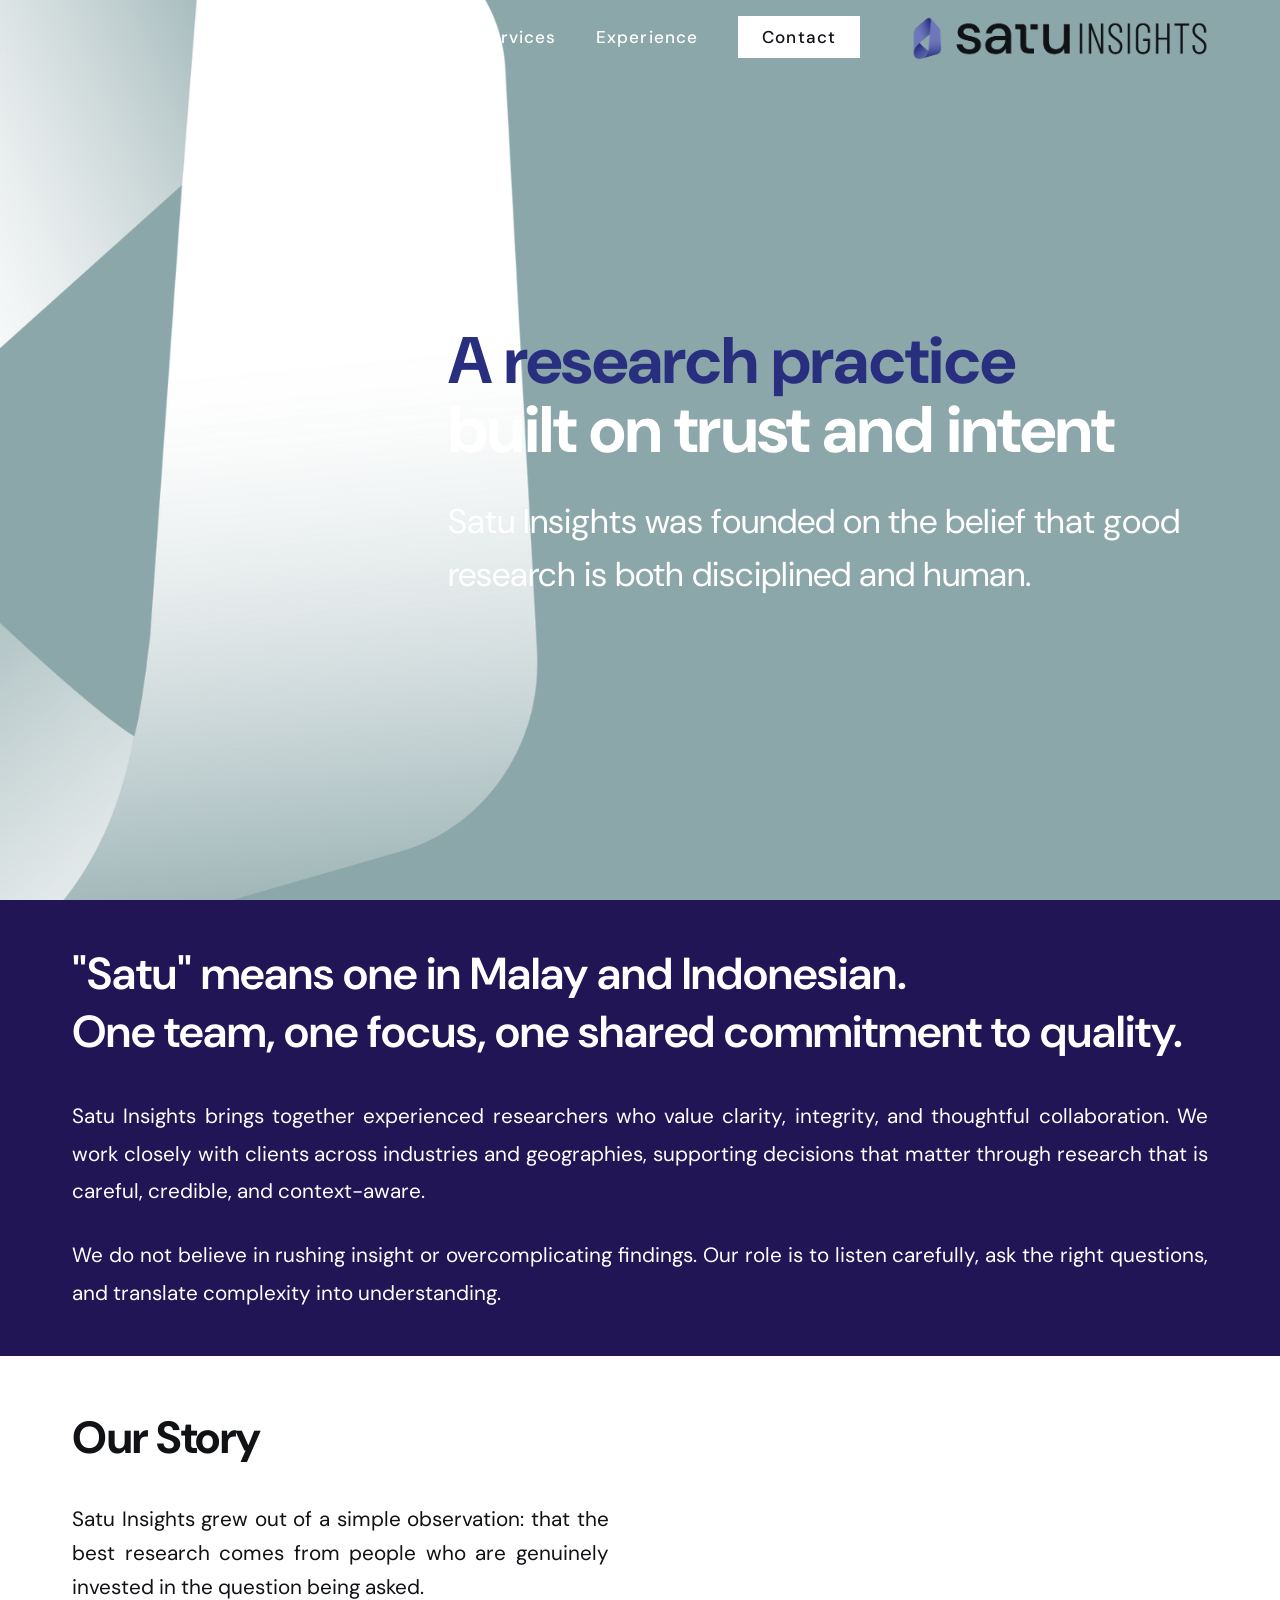
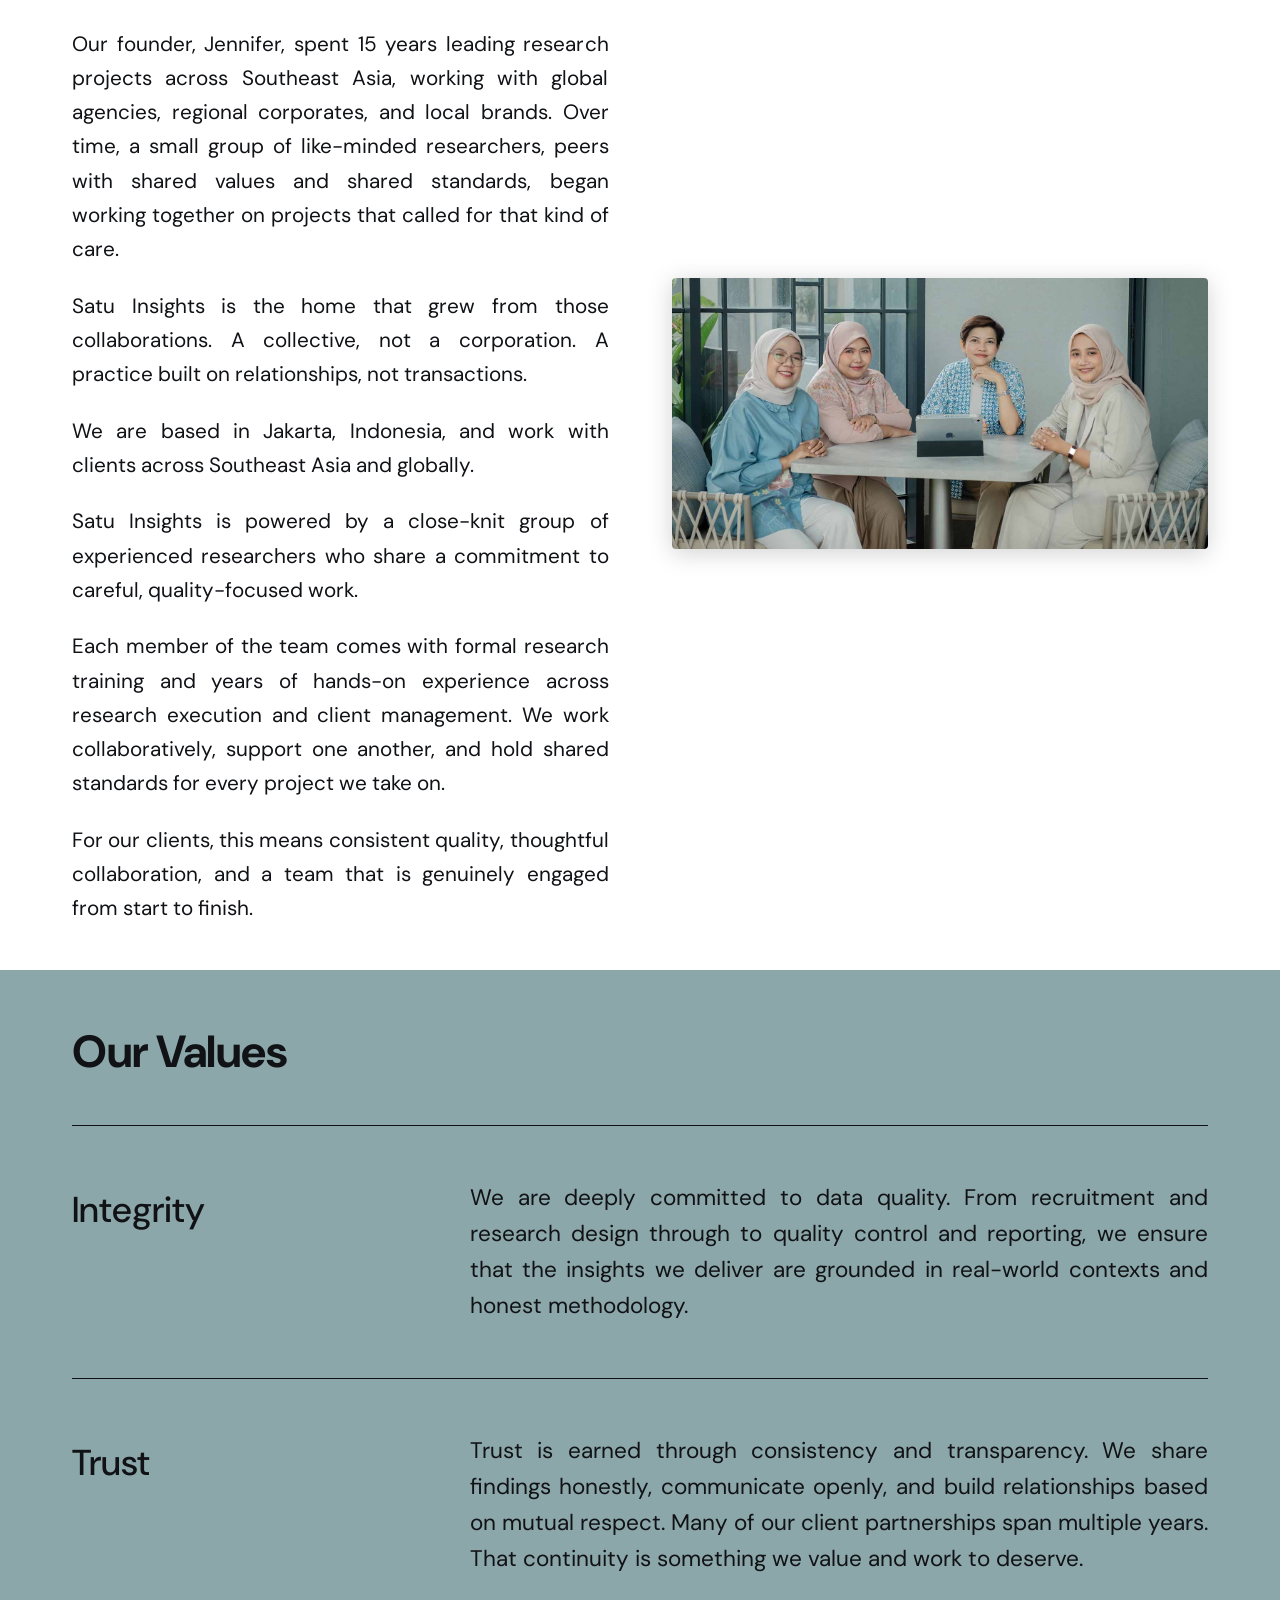
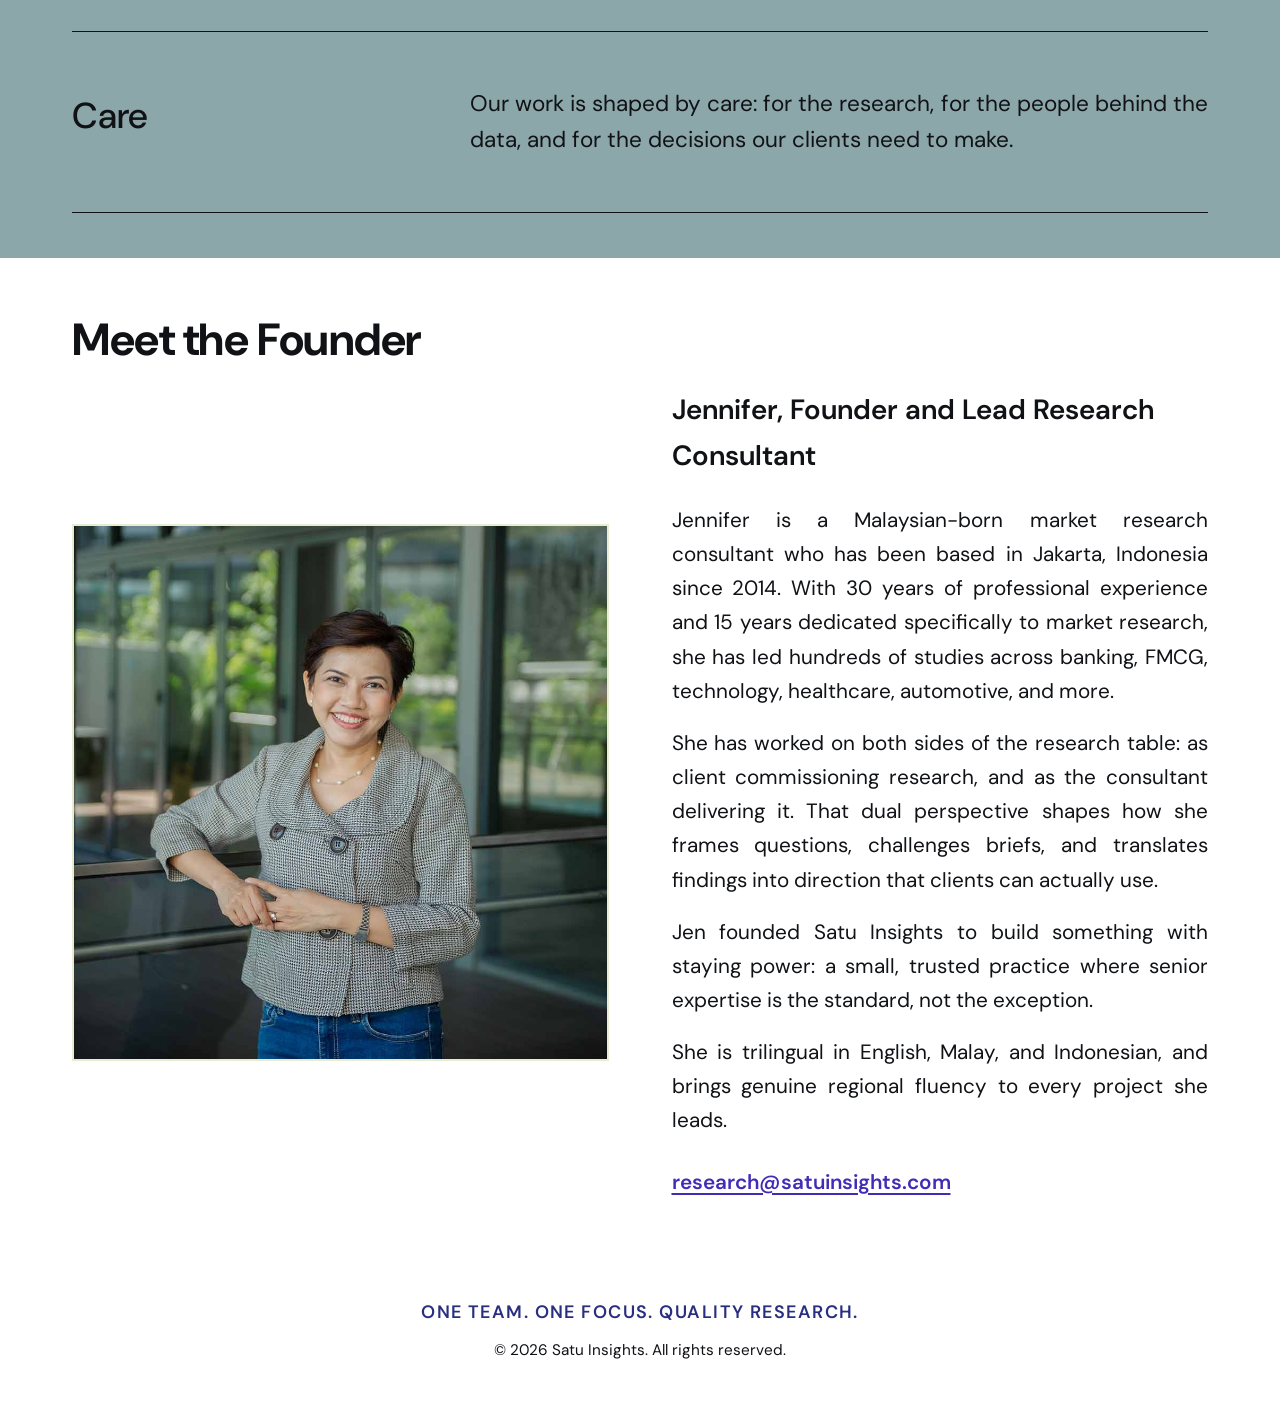
==== commit d6c8f41c: "++ Perubahan Warna Background menjadi warna biru gelap" ====
--- a/about.html
+++ b/about.html
@@ -55,7 +55,7 @@
 
     <div class="white-bg-wrapper no-bg-image">
 
-      <section class="section" style="background-color: #292F7F;">
+      <section class="section" style="background-color: #211555;">
         <div class="container reveal">
           <h2 style="color: #FFFFFF; font-size: clamp(1.8rem, 3.5vw, 2.6rem); line-height: 1.3; margin-bottom: 2rem; font-family: var(--font-family-serif, inherit); font-weight: 600;">
             "Satu" means one in Malay and Indonesian.<br>One team, one focus, one shared commitment to quality.
--- a/css/style.css
+++ b/css/style.css
@@ -746,6 +746,628 @@
   margin-top: 1.75rem;
 }
 
+/* ==========================================================================
+   Comprehensive Market Intelligence and Advisory Capabilities (Services Cards)
+   ========================================================================== */
+.services-intel-section {
+  background-color: #211555 !important;
+  padding: 5rem 0 6rem;
+}
+
+.services-intel-title {
+  color: #FFFFFF !important;
+  font-size: clamp(2rem, 3.2vw, 2.75rem);
+  font-weight: 700;
+  line-height: 1.25;
+  margin-bottom: 3.5rem;
+  letter-spacing: -0.02em;
+  text-align: left;
+}
+
+.services-intel-grid {
+  display: grid;
+  grid-template-columns: repeat(3, 1fr);
+  gap: 2.25rem;
+  align-items: stretch;
+}
+
+.service-intel-card {
+  background: rgba(255, 255, 255, 0.03);
+  border: 1px solid rgba(255, 255, 255, 0.22);
+  border-radius: 14px;
+  padding: 3.5rem 2.2rem 3.25rem;
+  display: flex;
+  flex-direction: column;
+  align-items: center;
+  text-align: center !important;
+  transition: transform 0.35s cubic-bezier(0.4, 0, 0.2, 1),
+              border-color 0.35s ease,
+              background-color 0.35s ease,
+              box-shadow 0.35s ease;
+}
+
+.service-intel-card:hover {
+  transform: translateY(-6px);
+  border-color: rgba(255, 255, 255, 0.45);
+  background-color: rgba(255, 255, 255, 0.055);
+  box-shadow: 0 16px 36px rgba(0, 0, 0, 0.22);
+}
+
+a.service-intel-card {
+  text-decoration: none !important;
+  color: #FFFFFF !important;
+  cursor: pointer;
+}
+
+a.service-intel-card:hover {
+  opacity: 1 !important;
+  transform: translateY(-6px);
+  border-color: rgba(255, 255, 255, 0.48);
+  background-color: rgba(255, 255, 255, 0.065);
+  box-shadow: 0 16px 36px rgba(0, 0, 0, 0.25);
+}
+
+a.service-intel-card:focus-visible {
+  outline: 2px solid rgba(255, 255, 255, 0.85);
+  outline-offset: 4px;
+}
+
+.service-intel-icon-wrap {
+  width: 104px;
+  height: 104px;
+  display: flex;
+  align-items: center;
+  justify-content: center;
+  margin-bottom: 2rem;
+  transition: transform 0.35s ease;
+}
+
+.service-intel-icon-wrap svg,
+.service-intel-icon-wrap img,
+.service-intel-img {
+  width: 104px;
+  height: 104px;
+  max-width: 100%;
+  max-height: 100%;
+  object-fit: contain;
+  display: block;
+}
+
+.service-intel-card:hover .service-intel-icon-wrap {
+  transform: scale(1.08);
+}
+
+.service-intel-card h3 {
+  font-size: 1.55rem;
+  font-weight: 700;
+  color: #FFFFFF !important;
+  margin-bottom: 0.65rem;
+  letter-spacing: -0.01em;
+  text-align: center !important;
+}
+
+.service-intel-card p {
+  color: #FFFFFF !important;
+  text-align: center !important;
+}
+
+.service-intel-card p.service-intel-subtitle {
+  font-size: 1.05rem;
+  font-style: italic;
+  font-weight: 400;
+  color: #FFFFFF !important;
+  line-height: 1.4;
+  min-height: 2.8em;
+  display: flex;
+  align-items: center;
+  justify-content: center;
+  text-align: center !important;
+  margin-bottom: 0 !important;
+}
+
+.service-intel-divider {
+  width: 100px;
+  height: 1px;
+  background: rgba(255, 255, 255, 0.5);
+  margin: 1.75rem auto 1.75rem;
+}
+
+.service-intel-card p.service-intel-desc {
+  font-size: 0.98rem;
+  line-height: 1.65;
+  color: #FFFFFF !important;
+  font-weight: 400;
+  margin: 0 !important;
+  text-align: center !important;
+}
+
+/* ==========================================================================
+   Market Research Deep Dive Section (Below Our Services)
+   ========================================================================== */
+.market-deepdive-section {
+  background-color: #211555 !important;
+  padding: 4rem 0 0 !important;
+  scroll-margin-top: 1rem;
+}
+
+.market-deepdive-layout {
+  display: grid;
+  grid-template-columns: 2.2fr 3.8fr;
+  gap: 0;
+  border-top: 1px solid rgba(255, 255, 255, 0.2);
+  border-bottom: 1px solid rgba(255, 255, 255, 0.2);
+  padding: 0;
+}
+
+.market-deepdive-left {
+  padding: 3.5rem 4rem 3.5rem 0;
+  border-right: 1px solid rgba(255, 255, 255, 0.2);
+  display: flex;
+  flex-direction: column;
+  justify-content: flex-start;
+}
+
+.market-deepdive-title {
+  font-size: clamp(2.8rem, 4.5vw, 4rem);
+  font-weight: 700;
+  line-height: 1.05;
+  letter-spacing: -0.025em;
+  color: #FFFFFF !important;
+  margin-bottom: 2rem;
+  text-align: left !important;
+}
+
+.market-deepdive-subtitle {
+  font-size: clamp(1.35rem, 2.2vw, 1.8rem);
+  font-style: italic;
+  font-weight: 400;
+  line-height: 1.35;
+  color: rgba(255, 255, 255, 0.88) !important;
+  text-align: left !important;
+  margin: 0 !important;
+}
+
+.market-deepdive-right {
+  display: flex;
+  flex-direction: column;
+}
+
+.market-deepdive-statement {
+  padding-left: 4rem;
+  padding-top: 3.5rem;
+  padding-bottom: 2.75rem;
+  border-bottom: 1px solid rgba(255, 255, 255, 0.2);
+}
+
+.market-deepdive-statement p {
+  font-size: clamp(1.2rem, 1.85vw, 1.55rem);
+  line-height: 1.45;
+  font-weight: 400;
+  color: #FFFFFF !important;
+  margin: 0 !important;
+  text-align: left !important;
+  max-width: 700px;
+}
+
+.market-deepdive-lower {
+  display: grid;
+  grid-template-columns: 1fr 1fr;
+  padding-top: 0;
+  padding-bottom: 3.5rem;
+}
+
+.market-deepdive-col-a {
+  padding-top: 2.5rem;
+  padding-left: 4rem;
+  padding-right: 3rem;
+  border-right: 1px solid rgba(255, 255, 255, 0.2);
+}
+
+.market-deepdive-col-b {
+  padding-top: 2.5rem;
+  padding-left: 3.5rem;
+}
+
+.market-deepdive-letter {
+  display: block;
+  font-size: 1.2rem;
+  font-weight: 600;
+  color: rgba(255, 255, 255, 0.65) !important;
+  margin-bottom: 1.85rem;
+}
+
+.market-deepdive-col-title {
+  font-size: clamp(1.1rem, 1.4vw, 1.25rem);
+  font-weight: 700;
+  color: #FFFFFF !important;
+  margin-bottom: 2rem;
+  letter-spacing: -0.01em;
+  text-align: left !important;
+}
+
+.market-deepdive-item {
+  margin-bottom: 2.25rem;
+}
+
+.market-deepdive-item:last-child {
+  margin-bottom: 0;
+}
+
+.market-deepdive-item h4 {
+  font-size: 1.15rem;
+  font-weight: 700;
+  color: #FFFFFF !important;
+  margin-bottom: 0.5rem;
+  letter-spacing: -0.01em;
+}
+
+.market-deepdive-item p {
+  font-size: 0.95rem;
+  line-height: 1.55;
+  color: rgba(255, 255, 255, 0.88) !important;
+  margin: 0 !important;
+  text-align: left !important;
+}
+
+.market-deepdive-pills {
+  display: flex;
+  flex-direction: column;
+  gap: 0.75rem;
+  align-items: flex-start;
+}
+
+.market-deepdive-pill {
+  display: inline-flex;
+  align-items: center;
+  padding: 0.65rem 1.35rem;
+  border: 1px solid rgba(255, 255, 255, 0.42);
+  border-radius: 50px;
+  background: rgba(255, 255, 255, 0.02);
+  color: #FFFFFF !important;
+  font-size: 0.92rem;
+  line-height: 1.35;
+  transition: all 0.3s ease;
+  width: fit-content;
+  max-width: 100%;
+}
+
+.market-deepdive-pill:hover {
+  border-color: #FFFFFF;
+  background: rgba(255, 255, 255, 0.1);
+  transform: translateX(4px);
+}
+
+/* ==========================================================================
+   Strategy and Advisory Deep Dive Section
+   ========================================================================== */
+.strategy-deepdive-section {
+  background-color: #211555 !important;
+  padding: 0 !important;
+  scroll-margin-top: 1rem;
+}
+
+.strategy-deepdive-layout {
+  display: grid;
+  grid-template-columns: 2.2fr 3.8fr;
+  gap: 0;
+  border-bottom: 1px solid rgba(255, 255, 255, 0.2);
+  padding: 0;
+}
+
+.strategy-deepdive-left {
+  padding: 3.5rem 4rem 3.5rem 0;
+  border-right: 1px solid rgba(255, 255, 255, 0.2);
+  display: flex;
+  flex-direction: column;
+  justify-content: flex-start;
+  position: relative;
+}
+
+.strategy-deepdive-title {
+  font-size: clamp(2.8rem, 4.5vw, 4rem);
+  font-weight: 700;
+  line-height: 1.05;
+  letter-spacing: -0.025em;
+  color: #FFFFFF !important;
+  margin-bottom: 2rem;
+  text-align: left !important;
+}
+
+.strategy-deepdive-subtitle {
+  font-size: clamp(1.35rem, 2.2vw, 1.8rem);
+  font-style: italic;
+  font-weight: 400;
+  line-height: 1.35;
+  color: rgba(255, 255, 255, 0.88) !important;
+  text-align: left !important;
+  margin: 0 !important;
+}
+
+/* Decorative Chevron along vertical divider */
+.strategy-divider-chevron-left {
+  position: absolute;
+  right: -6px;
+  top: 70%;
+  transform: translateY(-50%);
+  display: flex;
+  align-items: center;
+  justify-content: center;
+  z-index: 3;
+  pointer-events: none;
+}
+
+.strategy-deepdive-right {
+  display: flex;
+  flex-direction: column;
+}
+
+.strategy-deepdive-statement {
+  padding-left: 4rem;
+  padding-top: 3.5rem;
+  padding-bottom: 2.75rem;
+  border-bottom: 1px solid rgba(255, 255, 255, 0.2);
+  position: relative;
+}
+
+.strategy-deepdive-statement p {
+  font-size: clamp(1.2rem, 1.85vw, 1.55rem);
+  line-height: 1.45;
+  font-weight: 400;
+  color: #FFFFFF !important;
+  margin: 0 !important;
+  text-align: left !important;
+  max-width: 740px;
+}
+
+/* Decorative Chevron along horizontal divider */
+.strategy-divider-chevron-top {
+  position: absolute;
+  bottom: -6px;
+  left: 50%;
+  transform: translateX(-50%);
+  display: flex;
+  align-items: center;
+  justify-content: center;
+  z-index: 3;
+  pointer-events: none;
+}
+
+.strategy-deepdive-lower {
+  padding-left: 4rem;
+  padding-top: 2.75rem;
+  padding-bottom: 3.5rem;
+}
+
+/* Matrix Framework */
+.strategy-matrix-wrap {
+  position: relative;
+  padding: 1rem 2rem 2.5rem 0;
+}
+
+/* Coordinate axes */
+.matrix-axis-horizontal {
+  position: absolute;
+  top: calc(50% - 0.75rem);
+  left: -1rem;
+  right: 0;
+  height: 1px;
+  background: rgba(255, 255, 255, 0.3);
+  z-index: 1;
+}
+
+.matrix-axis-horizontal .matrix-arrow-right {
+  position: absolute;
+  right: -2px;
+  top: -5px;
+}
+
+.matrix-axis-vertical {
+  position: absolute;
+  left: calc(50% - 1rem);
+  top: 0;
+  bottom: 0;
+  width: 1px;
+  background: rgba(255, 255, 255, 0.3);
+  z-index: 1;
+}
+
+.matrix-axis-vertical .matrix-arrow-down {
+  position: absolute;
+  bottom: -2px;
+  left: -5px;
+}
+
+.strategy-matrix-grid {
+  display: grid;
+  grid-template-columns: 1fr 1fr;
+  gap: 2.25rem 2.5rem;
+  position: relative;
+  z-index: 2;
+}
+
+.strategy-matrix-card {
+  background: #3A2F69;
+  border: 1px solid rgba(255, 255, 255, 0.16);
+  border-radius: 8px;
+  padding: 1.85rem 1.65rem;
+  display: flex;
+  align-items: center;
+  justify-content: space-between;
+  gap: 1.25rem;
+  min-height: 115px;
+  box-shadow: 0 4px 18px rgba(0, 0, 0, 0.18);
+  transition: transform 0.3s ease, border-color 0.3s ease, background-color 0.3s ease, box-shadow 0.3s ease;
+}
+
+.strategy-matrix-card:hover {
+  transform: translateY(-4px);
+  background: #473B7E;
+  border-color: rgba(255, 255, 255, 0.45);
+  box-shadow: 0 12px 28px rgba(0, 0, 0, 0.28);
+}
+
+.strategy-matrix-text {
+  font-size: clamp(0.98rem, 1.25vw, 1.12rem);
+  font-weight: 600;
+  line-height: 1.35;
+  color: #FFFFFF !important;
+  text-align: left;
+}
+
+.strategy-matrix-chevron {
+  flex-shrink: 0;
+  width: 14px;
+  height: 24px;
+  transition: transform 0.3s ease;
+}
+
+.strategy-matrix-card:hover .strategy-matrix-chevron {
+  transform: translateX(3px);
+}
+
+/* ==========================================================================
+   Research Support Deep Dive Section
+   ========================================================================== */
+.support-deepdive-section {
+  background-color: #211555 !important;
+  padding: 0 0 5.5rem !important;
+  scroll-margin-top: 1rem;
+}
+
+.support-deepdive-layout {
+  display: grid;
+  grid-template-columns: 2.2fr 3.8fr;
+  gap: 0;
+  padding: 0;
+}
+
+.support-deepdive-left {
+  padding: 3.5rem 4rem 3.5rem 0;
+  border-right: 1px solid rgba(255, 255, 255, 0.2);
+  display: flex;
+  flex-direction: column;
+  justify-content: flex-start;
+  position: relative;
+}
+
+.support-deepdive-title {
+  font-size: clamp(2.8rem, 4.5vw, 4rem);
+  font-weight: 700;
+  line-height: 1.05;
+  letter-spacing: -0.025em;
+  color: #FFFFFF !important;
+  margin-bottom: 2rem;
+  text-align: left !important;
+}
+
+.support-deepdive-subtitle {
+  font-size: clamp(1.35rem, 2.2vw, 1.8rem);
+  font-style: italic;
+  font-weight: 400;
+  line-height: 1.35;
+  color: rgba(255, 255, 255, 0.88) !important;
+  text-align: left !important;
+  margin: 0 !important;
+}
+
+.support-deepdive-right {
+  display: flex;
+  flex-direction: column;
+}
+
+.support-deepdive-statement {
+  padding-left: 4rem;
+  padding-top: 3.5rem;
+  padding-bottom: 2.75rem;
+  border-bottom: 1px solid rgba(255, 255, 255, 0.2);
+}
+
+.support-deepdive-statement p {
+  font-size: clamp(1.2rem, 1.85vw, 1.55rem);
+  line-height: 1.45;
+  font-weight: 400;
+  color: #FFFFFF !important;
+  margin: 0 !important;
+  text-align: left !important;
+  max-width: 740px;
+}
+
+.support-deepdive-statement .support-highlight-region {
+  color: #7FA5EE !important;
+  font-weight: 600;
+}
+
+.support-deepdive-lower {
+  padding: 0;
+  margin: 0;
+}
+
+/* 3x2 Features Grid */
+.support-features-grid {
+  display: grid;
+  grid-template-columns: repeat(3, 1fr);
+  gap: 0;
+  position: relative;
+}
+
+.support-feature-cell {
+  display: flex;
+  flex-direction: column;
+  align-items: center;
+  justify-content: flex-start;
+  text-align: center;
+  padding: 1.75rem 1.25rem 2rem;
+  transition: transform 0.3s ease, background-color 0.3s ease;
+}
+
+/* Internal grid dividing lines (connecting directly with top line & left line to form boxes) */
+.support-feature-cell:nth-child(1),
+.support-feature-cell:nth-child(2),
+.support-feature-cell:nth-child(4),
+.support-feature-cell:nth-child(5) {
+  border-right: 1px solid rgba(255, 255, 255, 0.2);
+}
+
+.support-feature-cell:nth-child(1),
+.support-feature-cell:nth-child(2),
+.support-feature-cell:nth-child(3) {
+  border-bottom: 1px solid rgba(255, 255, 255, 0.2);
+}
+
+.support-feature-cell:hover {
+  background-color: rgba(255, 255, 255, 0.035);
+}
+
+.support-icon-wrap {
+  width: 100px;
+  height: 100px;
+  margin-top: 0;
+  margin-bottom: 1.15rem;
+  display: flex;
+  align-items: center;
+  justify-content: center;
+  transition: transform 0.3s ease;
+}
+
+.support-feature-cell:hover .support-icon-wrap {
+  transform: scale(1.1);
+}
+
+.support-feature-icon {
+  width: 100%;
+  height: 100%;
+  object-fit: contain;
+}
+
+.support-feature-title {
+  font-size: 1.02rem;
+  font-weight: 500;
+  line-height: 1.45;
+  color: #FFFFFF !important;
+  margin: 0 !important;
+  text-align: center !important;
+}
+
 /* Experience */
 .industry-grid {
   display: grid;
@@ -903,6 +1525,42 @@
 .contact-note {
   margin-top: 1.75rem !important;
   font-size: 0.95rem;
+}
+
+.contact-social {
+  margin-top: 1.5rem;
+  display: flex;
+  align-items: center;
+  gap: 0.75rem;
+}
+
+.contact-linkedin-link {
+  display: inline-flex;
+  align-items: center;
+  justify-content: center;
+  width: 48px;
+  height: 48px;
+  border-radius: 50%;
+  border: 1.5px solid #0A66C2;
+  background: rgba(10, 102, 194, 0.05);
+  color: #0A66C2 !important;
+  text-decoration: none !important;
+  transition: all 0.25s ease;
+  box-shadow: 0 2px 8px rgba(10, 102, 194, 0.12);
+}
+
+.contact-linkedin-link:hover {
+  background: #0A66C2;
+  border-color: #0A66C2;
+  color: #FFFFFF !important;
+  transform: translateY(-2px);
+  box-shadow: 0 6px 16px rgba(10, 102, 194, 0.3);
+}
+
+.contact-linkedin-link svg {
+  width: 22px;
+  height: 22px;
+  display: block;
 }
 
 /* Footer */
@@ -988,8 +1646,14 @@
 
   .site-nav ul {
     flex-direction: column;
-    align-items: flex-start;
-    gap: 1.35rem;
+    align-items: center;
+    gap: 1.5rem;
+  }
+
+  .site-nav a {
+    font-size: 1.25rem;
+    display: block;
+    text-align: center;
   }
 
   .nav-cta {
@@ -1289,6 +1953,16 @@
   box-shadow: none !important;
 }
 
+@media (max-width: 768px) {
+  .hero .container,
+  .page-hero .container {
+    text-align: center;
+    align-items: center;
+    padding-left: 1.25rem;
+    padding-right: 1.25rem;
+  }
+}
+
 .site-header.is-scrolled {
   background: transparent !important;
   backdrop-filter: none !important;
@@ -1800,6 +2474,200 @@
   .market-col:last-child {
     border-bottom: none;
     padding-bottom: 0;
+  }
+
+  .services-intel-grid {
+    grid-template-columns: 1fr !important;
+    gap: 2rem;
+    max-width: 520px;
+    margin: 0 auto;
+  }
+
+  .service-intel-subtitle {
+    min-height: auto !important;
+  }
+
+  .services-intel-title {
+    text-align: center !important;
+    margin-bottom: 2.5rem !important;
+  }
+
+  .market-deepdive-layout {
+    grid-template-columns: 1fr;
+    border-top: none;
+    padding-top: 2rem;
+  }
+
+  .market-deepdive-left {
+    border-right: none;
+    border-bottom: 1px solid rgba(255, 255, 255, 0.2);
+    padding-right: 0;
+    padding-bottom: 2.5rem;
+    margin-bottom: 2.5rem;
+    text-align: center;
+  }
+
+  .market-deepdive-title,
+  .market-deepdive-subtitle {
+    text-align: center !important;
+  }
+
+  .market-deepdive-statement {
+    padding-left: 0;
+    text-align: center;
+  }
+
+  .market-deepdive-statement p {
+    text-align: center !important;
+    margin: 0 auto !important;
+  }
+
+  .market-deepdive-lower {
+    grid-template-columns: 1fr;
+    gap: 3rem;
+  }
+
+  .market-deepdive-col-a {
+    border-right: none;
+    border-bottom: 1px solid rgba(255, 255, 255, 0.2);
+    padding-left: 0;
+    padding-right: 0;
+    padding-bottom: 2.5rem;
+  }
+
+  .market-deepdive-col-b {
+    padding-left: 0;
+  }
+
+  .market-deepdive-pills {
+    align-items: stretch;
+  }
+
+  .market-deepdive-pill {
+    width: 100%;
+    justify-content: center;
+    text-align: center;
+  }
+
+  .strategy-deepdive-layout {
+    grid-template-columns: 1fr;
+    border-top: none;
+    padding-top: 2rem;
+  }
+
+  .strategy-deepdive-left {
+    border-right: none;
+    border-bottom: 1px solid rgba(255, 255, 255, 0.2);
+    padding-right: 0;
+    padding-bottom: 2.5rem;
+    margin-bottom: 2.5rem;
+    text-align: center;
+  }
+
+  .strategy-divider-chevron-left {
+    display: none;
+  }
+
+  .strategy-deepdive-title,
+  .strategy-deepdive-subtitle {
+    text-align: center !important;
+  }
+
+  .strategy-deepdive-statement {
+    padding-left: 0;
+    text-align: center;
+  }
+
+  .strategy-deepdive-statement p {
+    text-align: center !important;
+    margin: 0 auto !important;
+  }
+
+  .strategy-divider-chevron-top {
+    display: none;
+  }
+
+  .strategy-deepdive-lower {
+    padding-left: 0;
+    padding-top: 2rem;
+  }
+
+  .strategy-matrix-wrap,
+  .strategy-matrix-container {
+    padding: 0;
+  }
+
+  .strategy-matrix-grid {
+    grid-template-columns: 1fr;
+    gap: 1.25rem;
+  }
+
+  .matrix-axis-horizontal,
+  .matrix-axis-vertical,
+  .matrix-boundary-top,
+  .matrix-boundary-left,
+  .matrix-axis-h,
+  .matrix-axis-v {
+    display: none;
+  }
+
+  /* Research Support responsive layout */
+  .support-deepdive-layout {
+    grid-template-columns: 1fr;
+    border-top: none;
+    padding-top: 2rem;
+  }
+
+  .support-deepdive-left {
+    border-right: none;
+    border-bottom: 1px solid rgba(255, 255, 255, 0.2);
+    padding-right: 0;
+    padding-bottom: 2.5rem;
+    margin-bottom: 2.5rem;
+    text-align: center;
+  }
+
+  .support-deepdive-title,
+  .support-deepdive-subtitle {
+    text-align: center !important;
+  }
+
+  .support-deepdive-statement {
+    padding-left: 0;
+    text-align: center;
+  }
+
+  .support-deepdive-statement p {
+    text-align: center !important;
+    margin: 0 auto !important;
+  }
+
+  .support-deepdive-lower {
+    padding: 0;
+  }
+
+  .support-features-grid {
+    grid-template-columns: repeat(2, 1fr);
+  }
+
+  .support-feature-cell:nth-child(even) {
+    border-right: none !important;
+  }
+
+  .support-feature-cell:nth-child(odd) {
+    border-right: 1px solid rgba(255, 255, 255, 0.18) !important;
+  }
+
+  .support-feature-cell:nth-child(1),
+  .support-feature-cell:nth-child(2),
+  .support-feature-cell:nth-child(3),
+  .support-feature-cell:nth-child(4) {
+    border-bottom: 1px solid rgba(255, 255, 255, 0.18) !important;
+  }
+
+  .support-feature-cell:nth-child(5),
+  .support-feature-cell:nth-child(6) {
+    border-bottom: none !important;
   }
 
   /* Center headline text on mobile/tablet */
@@ -1823,4 +2691,54 @@
   .intro-left .lead::before {
     display: none !important;
   }
+}
+
+@media (max-width: 600px) {
+  .support-features-grid {
+    grid-template-columns: 1fr;
+  }
+
+  .support-feature-cell {
+    border-right: none !important;
+    border-bottom: 1px solid rgba(255, 255, 255, 0.18) !important;
+    padding: 1.85rem 1rem;
+  }
+
+  .support-feature-cell:last-child {
+    border-bottom: none !important;
+  }
+}
+
+/* Force pure white font for Services cards section, Market Deepdive, Strategy Deepdive and Research Support */
+.services-intel-section h2,
+.services-intel-section h3,
+.services-intel-section p,
+.services-intel-section .service-intel-subtitle,
+.services-intel-section .service-intel-desc,
+.services-intel-section *,
+.market-deepdive-section h2,
+.market-deepdive-section h3,
+.market-deepdive-section h4,
+.market-deepdive-section p,
+.market-deepdive-section *,
+.strategy-deepdive-section h2,
+.strategy-deepdive-section h3,
+.strategy-deepdive-section h4,
+.strategy-deepdive-section p,
+.strategy-deepdive-section strong,
+.strategy-deepdive-section *,
+.support-deepdive-section h2,
+.support-deepdive-section h3,
+.support-deepdive-section h4,
+.support-deepdive-section p,
+.support-deepdive-section * {
+  color: #FFFFFF !important;
+}
+
+.support-deepdive-section .support-highlight-region {
+  color: #7FA5EE !important;
+}
+
+.market-deepdive-letter {
+  color: rgba(255, 255, 255, 0.65) !important;
 }
